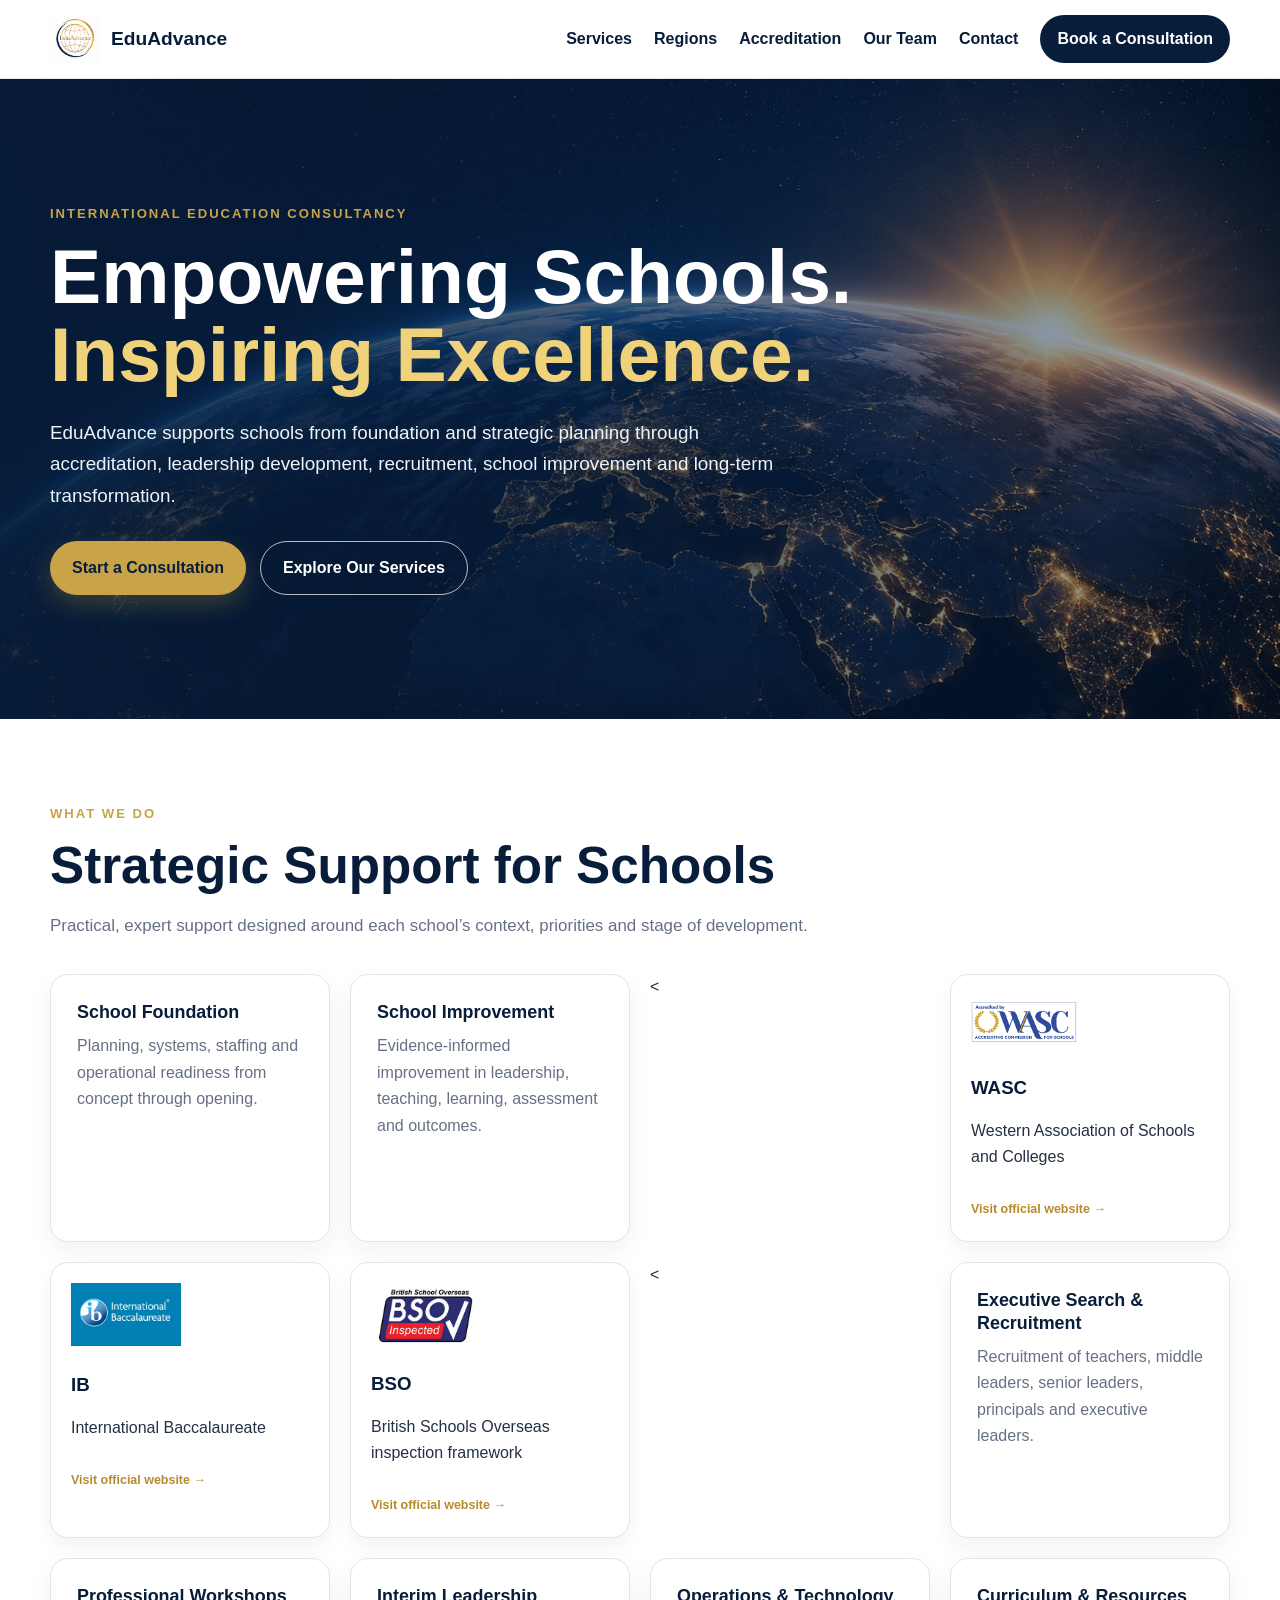
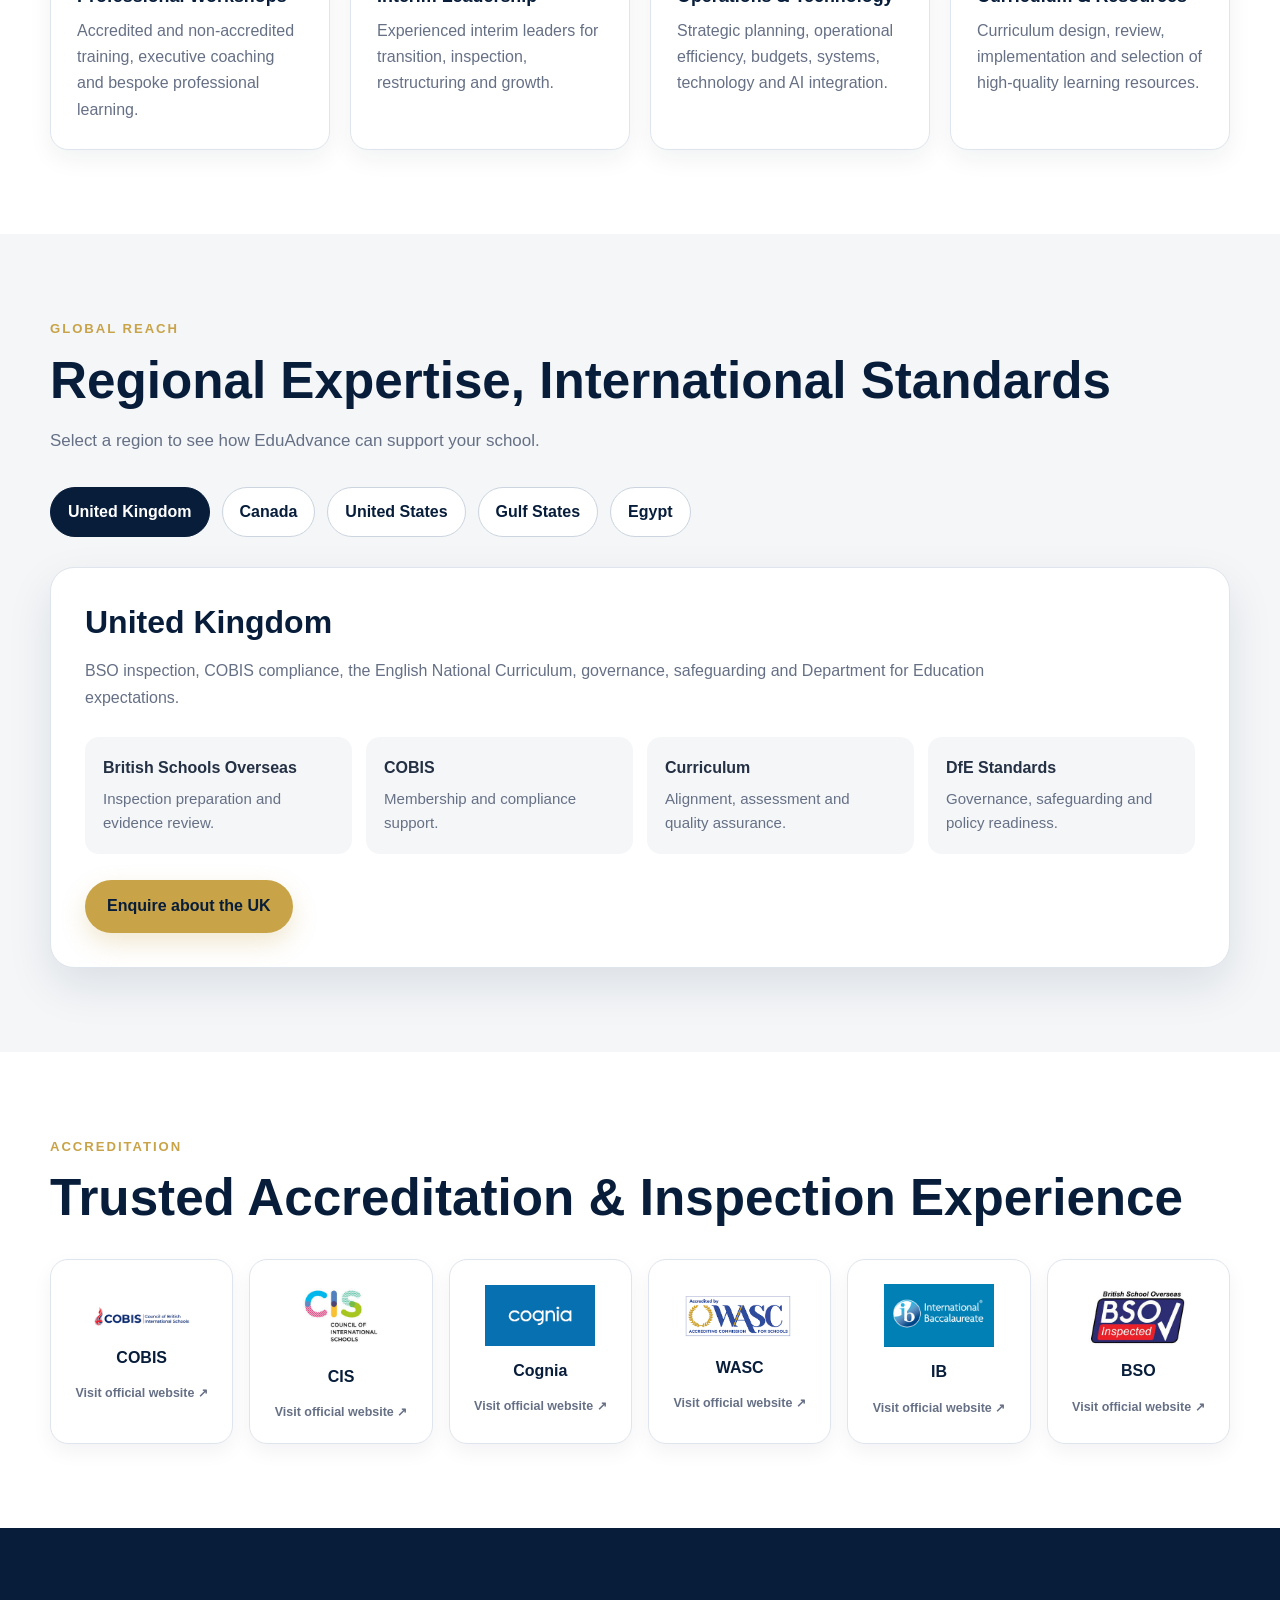
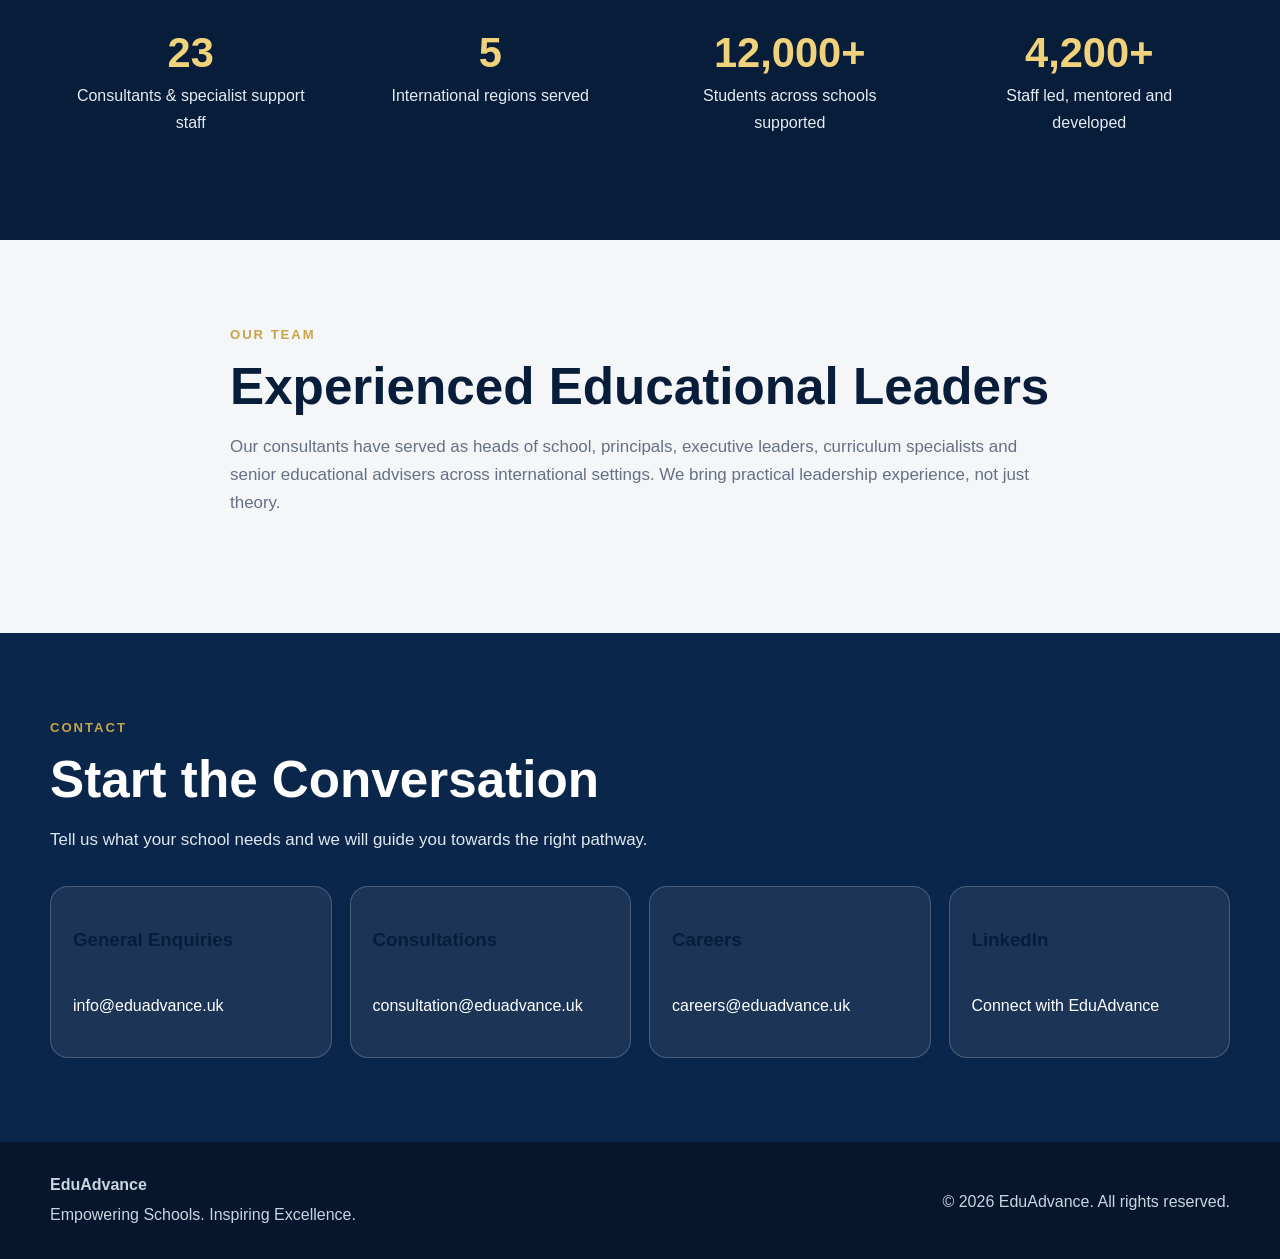
==== index.html @ 1c9a223a "Refactor contact section with email links" ====
<!doctype html>
<html lang="en">
<head>
  <meta charset="utf-8">
  <meta name="viewport" content="width=device-width, initial-scale=1">
  <meta name="description" content="EduAdvance is a UK-founded international education consultancy supporting school foundation, accreditation, leadership, recruitment and sustainable school improvement.">
  <title>EduAdvance | International Education Consultancy</title>
  <link rel="stylesheet" href="css/style.css">
</head>
<body>
<header class="site-header">
  <div class="navbar container">
    <a class="brand" href="index.html" aria-label="EduAdvance home">
      <img src="images/logo.png" alt="EduAdvance logo">
      <span>EduAdvance</span>
    </a>
    <button class="menu-toggle" type="button" aria-label="Open navigation" aria-expanded="false">☰</button>
    <nav class="nav-links" aria-label="Main navigation">
      <a href="#services">Services</a>
      <a href="#regions">Regions</a>
      <a href="#accreditation">Accreditation</a>
      <a href="#team">Our Team</a>
      <a href="#contact">Contact</a>
      <a class="nav-cta" href="consultation.html">Book a Consultation</a>
    </nav>
  </div>
</header>

<main>
  <section class="hero">
    <div class="hero-overlay"></div>
    <div class="container hero-content">
      <p class="eyebrow">International Education Consultancy</p>
      <h1>Empowering Schools.<br><span>Inspiring Excellence.</span></h1>
      <p class="hero-copy">EduAdvance supports schools from foundation and strategic planning through accreditation, leadership development, recruitment, school improvement and long-term transformation.</p>
      <div class="hero-actions">
        <a class="btn btn-primary" href="consultation.html">Start a Consultation</a>
        <a class="btn btn-secondary" href="#services">Explore Our Services</a>
      </div>
    </div>
  </section>

  <section id="services" class="section">
    <div class="container">
      <p class="eyebrow">What We Do</p>
      <h2>Strategic Support for Schools</h2>
      <p class="section-intro">Practical, expert support designed around each school’s context, priorities and stage of development.</p>
      <div class="cards-grid">
        <article class="service-card"><h3>School Foundation</h3><p>Planning, systems, staffing and operational readiness from concept through opening.</p></article>
        <article class="service-card"><h3>School Improvement</h3><p>Evidence-informed improvement in leadership, teaching, learning, assessment and outcomes.</p></article>
        <<a class="logo-card accreditation-link"
     href="https://acswasc.org/"
     target="_blank"
     rel="noopener noreferrer">
    <img src="images/wasc.png" alt="WASC">
    <h3>WASC</h3>
    <p>Western Association of Schools and Colleges</p>
    <span>Visit official website →</span>
  </a>

  <a class="logo-card accreditation-link"
     href="https://www.ibo.org/"
     target="_blank"
     rel="noopener noreferrer">
    <img src="images/ib.png" alt="International Baccalaureate">
    <h3>IB</h3>
    <p>International Baccalaureate</p>
    <span>Visit official website →</span>
  </a>

  <a class="logo-card accreditation-link"
     href="https://www.gov.uk/guidance/british-schools-overseas-how-to-get-accredited"
     target="_blank"
     rel="noopener noreferrer">
    <img src="images/bso.png" alt="British Schools Overseas">
    <h3>BSO</h3>
    <p>British Schools Overseas inspection framework</p>
    <span>Visit official website →</span>
  </a>

<
        <article class="service-card"><h3>Executive Search &amp; Recruitment</h3><p>Recruitment of teachers, middle leaders, senior leaders, principals and executive leaders.</p></article>
        <article class="service-card"><h3>Professional Workshops</h3><p>Accredited and non-accredited training, executive coaching and bespoke professional learning.</p></article>
        <article class="service-card"><h3>Interim Leadership</h3><p>Experienced interim leaders for transition, inspection, restructuring and growth.</p></article>
        <article class="service-card"><h3>Operations &amp; Technology</h3><p>Strategic planning, operational efficiency, budgets, systems, technology and AI integration.</p></article>
        <article class="service-card"><h3>Curriculum &amp; Resources</h3><p>Curriculum design, review, implementation and selection of high-quality learning resources.</p></article>
      </div>
    </div>
  </section>

  <section id="regions" class="section section-alt">
    <div class="container">
      <p class="eyebrow">Global Reach</p>
      <h2>Regional Expertise, International Standards</h2>
      <p class="section-intro">Select a region to see how EduAdvance can support your school.</p>
      <div class="region-buttons" role="tablist" aria-label="Regions">
        <a class="region-btn active" href="#uk" data-region="uk" role="tab" aria-selected="true">United Kingdom</a>
        <a class="region-btn" href="#canada" data-region="canada" role="tab" aria-selected="false">Canada</a>
        <a class="region-btn" href="#usa" data-region="usa" role="tab" aria-selected="false">United States</a>
        <a class="region-btn" href="#gulf" data-region="gulf" role="tab" aria-selected="false">Gulf States</a>
        <a class="region-btn" href="#egypt" data-region="egypt" role="tab" aria-selected="false">Egypt</a>
      </div>

      <article id="uk" class="region-content active" role="tabpanel">
        <h3>United Kingdom</h3>
        <p>BSO inspection, COBIS compliance, the English National Curriculum, governance, safeguarding and Department for Education expectations.</p>
        <div class="region-grid"><div><strong>British Schools Overseas</strong><span>Inspection preparation and evidence review.</span></div><div><strong>COBIS</strong><span>Membership and compliance support.</span></div><div><strong>Curriculum</strong><span>Alignment, assessment and quality assurance.</span></div><div><strong>DfE Standards</strong><span>Governance, safeguarding and policy readiness.</span></div></div>
        <a class="btn btn-primary" href="consultation.html?region=United%20Kingdom">Enquire about the UK</a>
      </article>

      <article id="canada" class="region-content" role="tabpanel" hidden>
        <h3>Canada</h3>
        <p>Support for Canadian provincial curricula, school leadership, quality assurance and international accreditation readiness.</p>
        <div class="region-grid"><div><strong>Provincial Curricula</strong><span>Support across all Canadian provinces.</span></div><div><strong>IB Programmes</strong><span>PYP, MYP and DP implementation.</span></div><div><strong>Leadership</strong><span>Governance and continuous improvement.</span></div><div><strong>Growth</strong><span>International recognition and sustainable systems.</span></div></div>
        <a class="btn btn-primary" href="consultation.html?region=Canada">Enquire about Canada</a>
      </article>

      <article id="usa" class="region-content" role="tabpanel" hidden>
        <h3>United States</h3>
        <p>American curriculum development, Cognia and WASC accreditation, leadership development and continuous school improvement.</p>
        <div class="region-grid"><div><strong>Cognia</strong><span>Readiness reviews through engagement review.</span></div><div><strong>WASC</strong><span>Self-study and accreditation preparation.</span></div><div><strong>American Curriculum</strong><span>Assessment and programme design.</span></div><div><strong>Quality Assurance</strong><span>Sustainable improvement systems.</span></div></div>
        <a class="btn btn-primary" href="consultation.html?region=United%20States">Enquire about the USA</a>
      </article>

      <article id="gulf" class="region-content" role="tabpanel" hidden>
        <h3>Gulf States</h3>
        <p>Support across the UAE, Qatar, Saudi Arabia, Bahrain, Kuwait and Oman, combining international standards with local requirements.</p>
        <div class="region-grid region-grid-six"><div><strong>United Arab Emirates</strong><span>KHDA, ADEK and SPEA readiness.</span></div><div><strong>Qatar</strong><span>Ministry compliance and school improvement.</span></div><div><strong>Saudi Arabia</strong><span>MoE requirements and Vision 2030 alignment.</span></div><div><strong>Bahrain</strong><span>Foundation, governance and inspection readiness.</span></div><div><strong>Kuwait</strong><span>Curriculum, training and accreditation.</span></div><div><strong>Oman</strong><span>Leadership, quality assurance and improvement.</span></div></div>
        <a class="btn btn-primary" href="consultation.html?region=Gulf%20States">Enquire about the Gulf</a>
      </article>

      <article id="egypt" class="region-content" role="tabpanel" hidden>
        <h3>Egypt</h3>
        <p>British, American and IB accreditation support, Ministry of Education compliance, governance, safeguarding and school improvement.</p>
        <div class="region-grid"><div><strong>British Accreditation</strong><span>BSO and COBIS preparation.</span></div><div><strong>American Accreditation</strong><span>Cognia and WASC pathways.</span></div><div><strong>International Baccalaureate</strong><span>Candidacy, authorisation and programme development.</span></div><div><strong>Ministry Compliance</strong><span>Licensing, governance and operational best practice.</span></div></div>
        <a class="btn btn-primary" href="consultation.html?region=Egypt">Enquire about Egypt</a>
      </article>
    </div>
  </section>

  <section id="accreditation" class="section">
    <div class="container">
      <p class="eyebrow">Accreditation</p>
      <h2>Trusted Accreditation &amp; Inspection Experience</h2>
      <div class="logo-grid">
        <a class="logo-card" href="https://www.cobis.org.uk/" target="_blank" rel="noopener"><img src="images/cobis.png" alt="COBIS logo"><strong>COBIS</strong><span>Visit official website ↗</span></a>
        <a class="logo-card" href="https://www.cois.org/" target="_blank" rel="noopener"><img src="images/cis.png" alt="CIS logo"><strong>CIS</strong><span>Visit official website ↗</span></a>
        <a class="logo-card" href="https://www.cognia.org/" target="_blank" rel="noopener"><img src="images/cognia.png" alt="Cognia logo"><strong>Cognia</strong><span>Visit official website ↗</span></a>
        <a class="logo-card" href="https://www.acswasc.org/" target="_blank" rel="noopener"><img src="images/wasc.png" alt="WASC logo"><strong>WASC</strong><span>Visit official website ↗</span></a>
        <a class="logo-card" href="https://www.ibo.org/" target="_blank" rel="noopener"><img src="images/ib.png" alt="IB logo"><strong>IB</strong><span>Visit official website ↗</span></a>
        <a class="logo-card" href="https://www.gov.uk/government/publications/british-schools-overseas-inspection-scheme" target="_blank" rel="noopener"><img src="images/bso.png" alt="BSO logo"><strong>BSO</strong><span>Visit official website ↗</span></a>
      </div>
    </div>
  </section>

  <section class="section stats-section">
    <div class="container stats-grid">
      <div><strong>23</strong><span>Consultants &amp; specialist support staff</span></div>
      <div><strong>5</strong><span>International regions served</span></div>
      <div><strong>12,000+</strong><span>Students across schools supported</span></div>
      <div><strong>4,200+</strong><span>Staff led, mentored and developed</span></div>
    </div>
  </section>

  <section id="team" class="section section-alt">
    <div class="container narrow">
      <p class="eyebrow">Our Team</p>
      <h2>Experienced Educational Leaders</h2>
      <p class="section-intro">Our consultants have served as heads of school, principals, executive leaders, curriculum specialists and senior educational advisers across international settings. We bring practical leadership experience, not just theory.</p>
    </div>
  </section>

  <section id="contact" class="section contact-section">
    <div class="container">
      <p class="eyebrow">Contact</p>
      <h2>Start the Conversation</h2>
      <p class="section-intro light-text">Tell us what your school needs and we will guide you towards the right pathway.</p>
      <div class="contact-grid">
        <a class="contact-card" href="mailto:info@eduadvance.uk?subject=General%20Enquiry">
    <h3>General Enquiries</h3>
    <p>info@eduadvance.uk</p>
</a>

<a class="contact-card" href="mailto:consultation@eduadvance.uk?subject=Consultation%20Request">
    <h3>Consultations</h3>
    <p>consultation@eduadvance.uk</p>
</a>

<a class="contact-card" href="mailto:careers@eduadvance.uk?subject=Careers%20Enquiry">
    <h3>Careers</h3>
    <p>careers@eduadvance.uk</p>
</a>

<a class="contact-card"
   href="https://www.linkedin.com/company/eduadvance-educational-consultancy/"
   target="_blank"
   rel="noopener">
    <h3>LinkedIn</h3>
    <p>Connect with EduAdvance</p>
</a>
    </div>
  </section>
</main>

<footer class="site-footer">
  <div class="container footer-inner">
    <div><strong>EduAdvance</strong><p>Empowering Schools. Inspiring Excellence.</p></div>
    <p>© 2026 EduAdvance. All rights reserved.</p>
  </div>
</footer>
<script src="js/script.js"></script>
</body>
</html>
---- css/style.css ----
:root{--navy:#071d3a;--blue:#123b6d;--gold:#c8a348;--light:#f4f6f8;--white:#fff;--text:#243043;--muted:#667085;--border:#dfe5ec;--shadow:0 18px 45px rgba(7,29,58,.10)}
*{box-sizing:border-box}html{scroll-behavior:smooth}body{margin:0;font-family:Arial,Helvetica,sans-serif;color:var(--text);background:#fff;line-height:1.65}a{text-decoration:none;color:inherit}button{font:inherit}.container{width:min(1180px,calc(100% - 40px));margin-inline:auto}.narrow{max-width:820px}.site-header{position:sticky;top:0;z-index:100;background:rgba(255,255,255,.97);border-bottom:1px solid var(--border);backdrop-filter:blur(10px)}.navbar{min-height:78px;display:flex;align-items:center;justify-content:space-between;gap:24px}.brand{display:flex;align-items:center;gap:11px;color:var(--navy);font-size:1.2rem;font-weight:800}.brand img{width:50px;height:50px;object-fit:contain}.nav-links{display:flex;align-items:center;gap:22px;font-weight:700;color:var(--navy)}.nav-links a:hover{color:var(--gold)}.nav-cta{background:var(--navy);color:#fff!important;padding:11px 17px;border-radius:999px}.menu-toggle{display:none;border:0;background:transparent;color:var(--navy);font-size:1.8rem;cursor:pointer}.hero{position:relative;min-height:640px;background:url('../images/hero.jpg') center/cover no-repeat;display:flex;align-items:center;color:#fff}.hero-overlay{position:absolute;inset:0;background:linear-gradient(90deg,rgba(7,29,58,.92),rgba(7,29,58,.63) 58%,rgba(7,29,58,.35))}.hero-content{position:relative;padding-block:92px;max-width:840px;margin-left:max(20px,calc((100vw - 1180px)/2))}.eyebrow{text-transform:uppercase;letter-spacing:.15em;color:var(--gold);font-weight:800;font-size:.82rem;margin:0 0 12px}.hero h1{font-size:clamp(2.8rem,6vw,5.4rem);line-height:1.02;margin:0 0 24px;max-width:820px}.hero h1 span{color:#f0d27b}.hero-copy{font-size:1.18rem;max-width:760px;color:#eef3f8;margin:0 0 30px}.hero-actions{display:flex;gap:14px;flex-wrap:wrap}.btn{display:inline-flex;align-items:center;justify-content:center;padding:13px 22px;border-radius:999px;font-weight:800;transition:.2s transform,.2s box-shadow}.btn:hover{transform:translateY(-2px)}.btn-primary{background:var(--gold);color:var(--navy);box-shadow:0 10px 25px rgba(200,163,72,.25)}.btn-secondary{border:1px solid rgba(255,255,255,.7);color:#fff}.section{padding:84px 0}.section-alt{background:var(--light)}h2{font-size:clamp(2.1rem,4vw,3.3rem);line-height:1.12;color:var(--navy);margin:0 0 18px}h3{color:var(--navy);line-height:1.25}.section-intro{max-width:800px;color:var(--muted);font-size:1.06rem;margin:0 0 32px}.cards-grid{display:grid;grid-template-columns:repeat(4,1fr);gap:20px;margin-top:34px}.service-card{background:#fff;border:1px solid var(--border);border-radius:18px;padding:26px;box-shadow:0 9px 24px rgba(7,29,58,.06);height:100%}.service-card h3{margin:0 0 10px;font-size:1.12rem}.service-card p{margin:0;color:var(--muted)}.region-buttons{display:flex;gap:12px;flex-wrap:wrap;margin:30px 0}.region-btn{display:inline-flex;align-items:center;justify-content:center;border:1px solid #cbd4df;background:#fff;color:var(--navy);border-radius:999px;padding:11px 17px;font-weight:800;cursor:pointer}.region-btn.active,.region-btn:hover{background:var(--navy);color:#fff;border-color:var(--navy)}.region-content{background:#fff;border-radius:24px;padding:34px;border:1px solid var(--border);box-shadow:var(--shadow)}.region-content[hidden]{display:none}.region-content>h3{font-size:2rem;margin:0 0 10px}.region-content>p{color:var(--muted);max-width:900px}.region-grid{display:grid;grid-template-columns:repeat(4,1fr);gap:14px;margin:26px 0}.region-grid>div{background:var(--light);border-radius:14px;padding:18px}.region-grid strong,.region-grid span{display:block}.region-grid span{color:var(--muted);font-size:.94rem;margin-top:5px}.region-grid-six{grid-template-columns:repeat(3,1fr)}.logo-grid{display:grid;grid-template-columns:repeat(6,1fr);gap:16px;margin-top:32px}.logo-card{display:flex;min-height:170px;flex-direction:column;align-items:center;justify-content:center;gap:12px;border:1px solid var(--border);border-radius:18px;background:#fff;padding:20px;box-shadow:0 8px 20px rgba(7,29,58,.05);color:var(--navy)}.logo-card img{max-width:110px;max-height:72px;object-fit:contain}.logo-card span{font-size:.78rem;color:var(--muted);font-weight:700}.logo-card:hover{transform:translateY(-3px);border-color:var(--gold);box-shadow:0 14px 28px rgba(7,29,58,.12)}.region-content{scroll-margin-top:105px}.stats-section{background:var(--navy);color:#fff}.stats-grid{display:grid;grid-template-columns:repeat(4,1fr);gap:18px}.stats-grid>div{text-align:center;padding:20px}.stats-grid strong{display:block;color:#f0d27b;font-size:2.6rem;line-height:1}.stats-grid span{display:block;margin-top:10px;color:#e5ebf2}.contact-section{background:#0b264b;color:#fff}.contact-section h2{color:#fff}.light-text{color:#dfe7ef}.contact-grid{display:grid;grid-template-columns:repeat(4,1fr);gap:18px}.contact-card{display:flex;flex-direction:column;gap:7px;border:1px solid rgba(255,255,255,.2);background:rgba(255,255,255,.07);border-radius:18px;padding:22px;transition:.2s}.contact-card:hover{background:rgba(255,255,255,.13);transform:translateY(-2px)}.contact-card strong{color:#f0d27b}.contact-card span{overflow-wrap:anywhere}.site-footer{background:#05162d;color:#cbd5e1;padding:30px 0}.footer-inner{display:flex;align-items:center;justify-content:space-between;gap:24px;flex-wrap:wrap}.footer-inner p{margin:4px 0 0}
@media(max-width:1000px){.cards-grid{grid-template-columns:repeat(2,1fr)}.logo-grid{grid-template-columns:repeat(3,1fr)}.region-grid{grid-template-columns:repeat(2,1fr)}.contact-grid{grid-template-columns:repeat(2,1fr)}}
@media(max-width:800px){.menu-toggle{display:block}.nav-links{display:none;position:absolute;top:78px;left:0;right:0;background:#fff;border-bottom:1px solid var(--border);padding:22px;flex-direction:column;align-items:stretch;gap:14px}.nav-links.open{display:flex}.nav-cta{text-align:center}.hero{min-height:570px}.hero-content{margin-left:0}.hero-overlay{background:rgba(7,29,58,.82)}.section{padding:64px 0}.stats-grid{grid-template-columns:repeat(2,1fr)}}
@media(max-width:560px){.container{width:min(100% - 28px,1180px)}.cards-grid,.region-grid,.region-grid-six,.logo-grid,.contact-grid{grid-template-columns:1fr}.hero h1{font-size:2.65rem}.region-content{padding:24px}.stats-grid{grid-template-columns:1fr}.footer-inner{align-items:flex-start;flex-direction:column}}
.accreditation-link {
  display: block;
  color: inherit;
  text-decoration: none;
  cursor: pointer;
  transition: transform 0.2s ease, box-shadow 0.2s ease;
}

.accreditation-link:hover {
  transform: translateY(-5px);
  box-shadow: 0 14px 30px rgba(7, 29, 58, 0.16);
}

.accreditation-link span {
  display: inline-block;
  margin-top: 12px;
  color: #b68a2e;
  font-weight: 700;
}
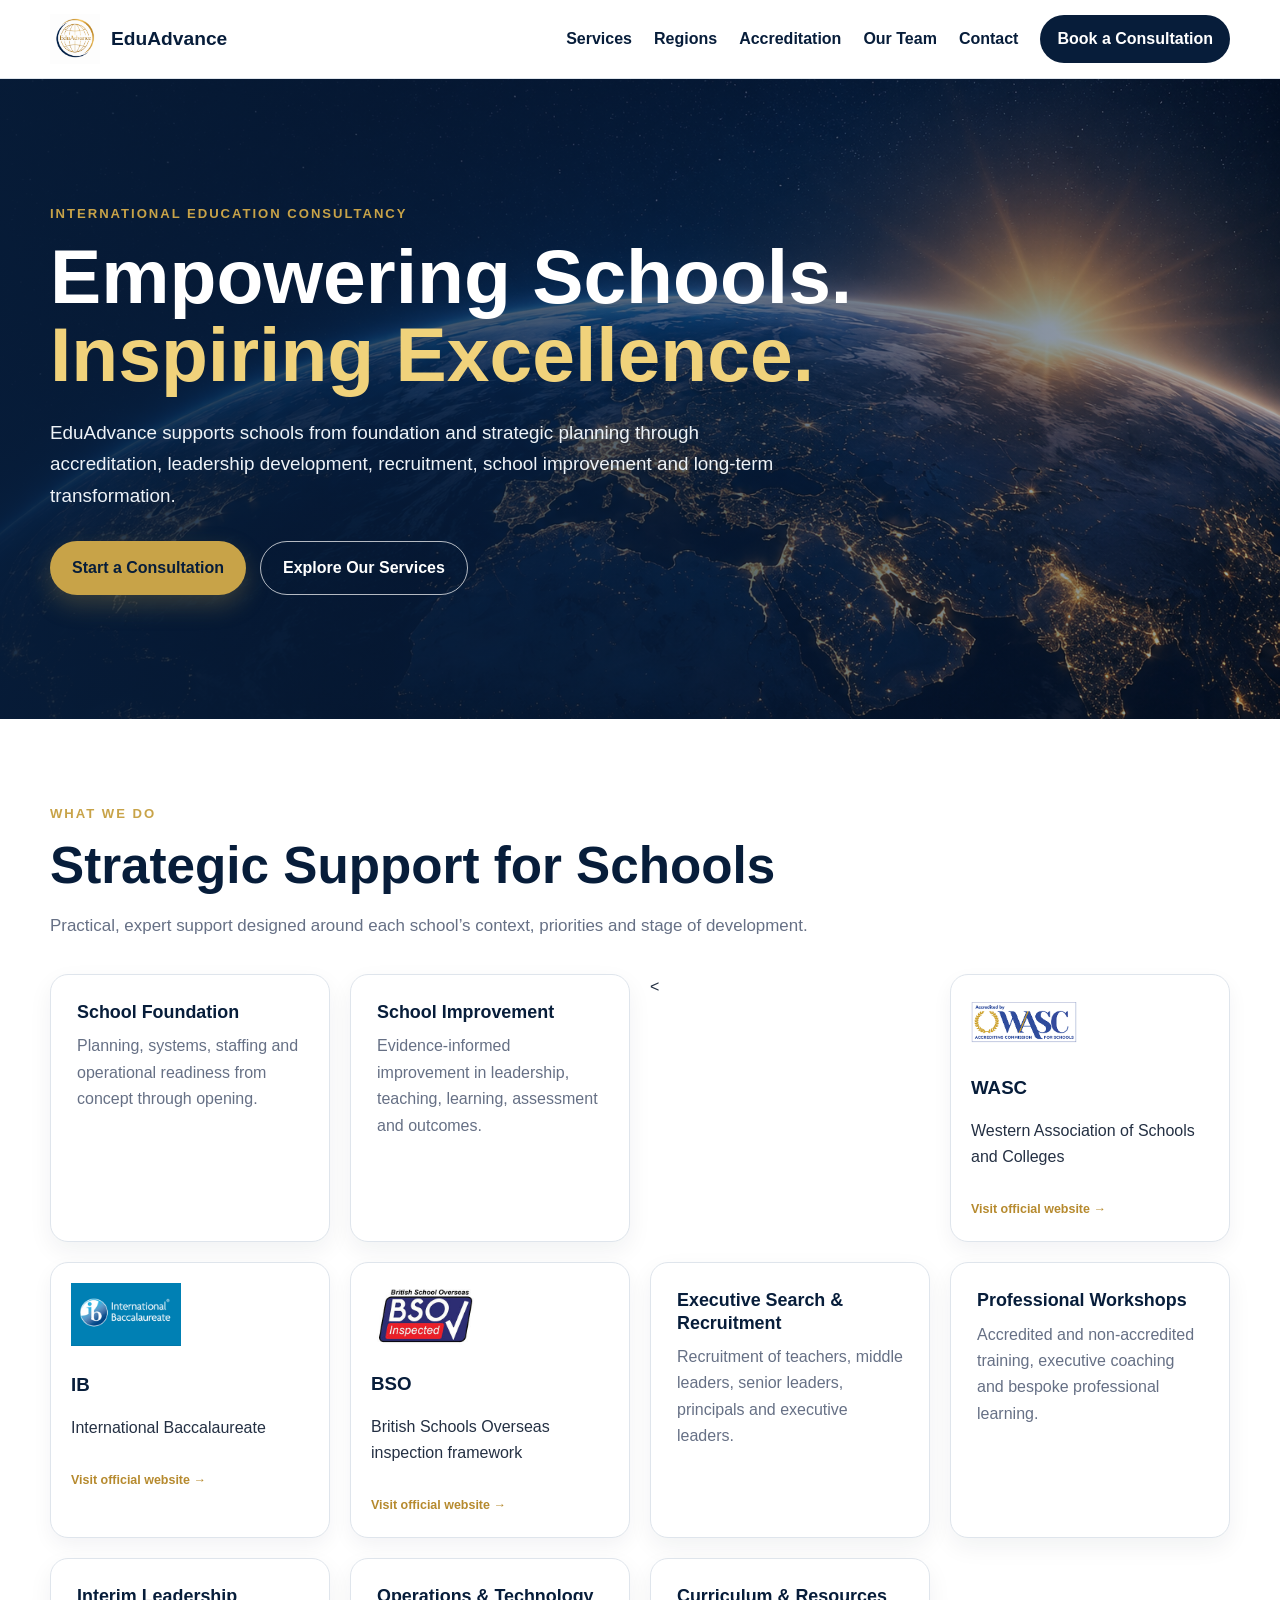
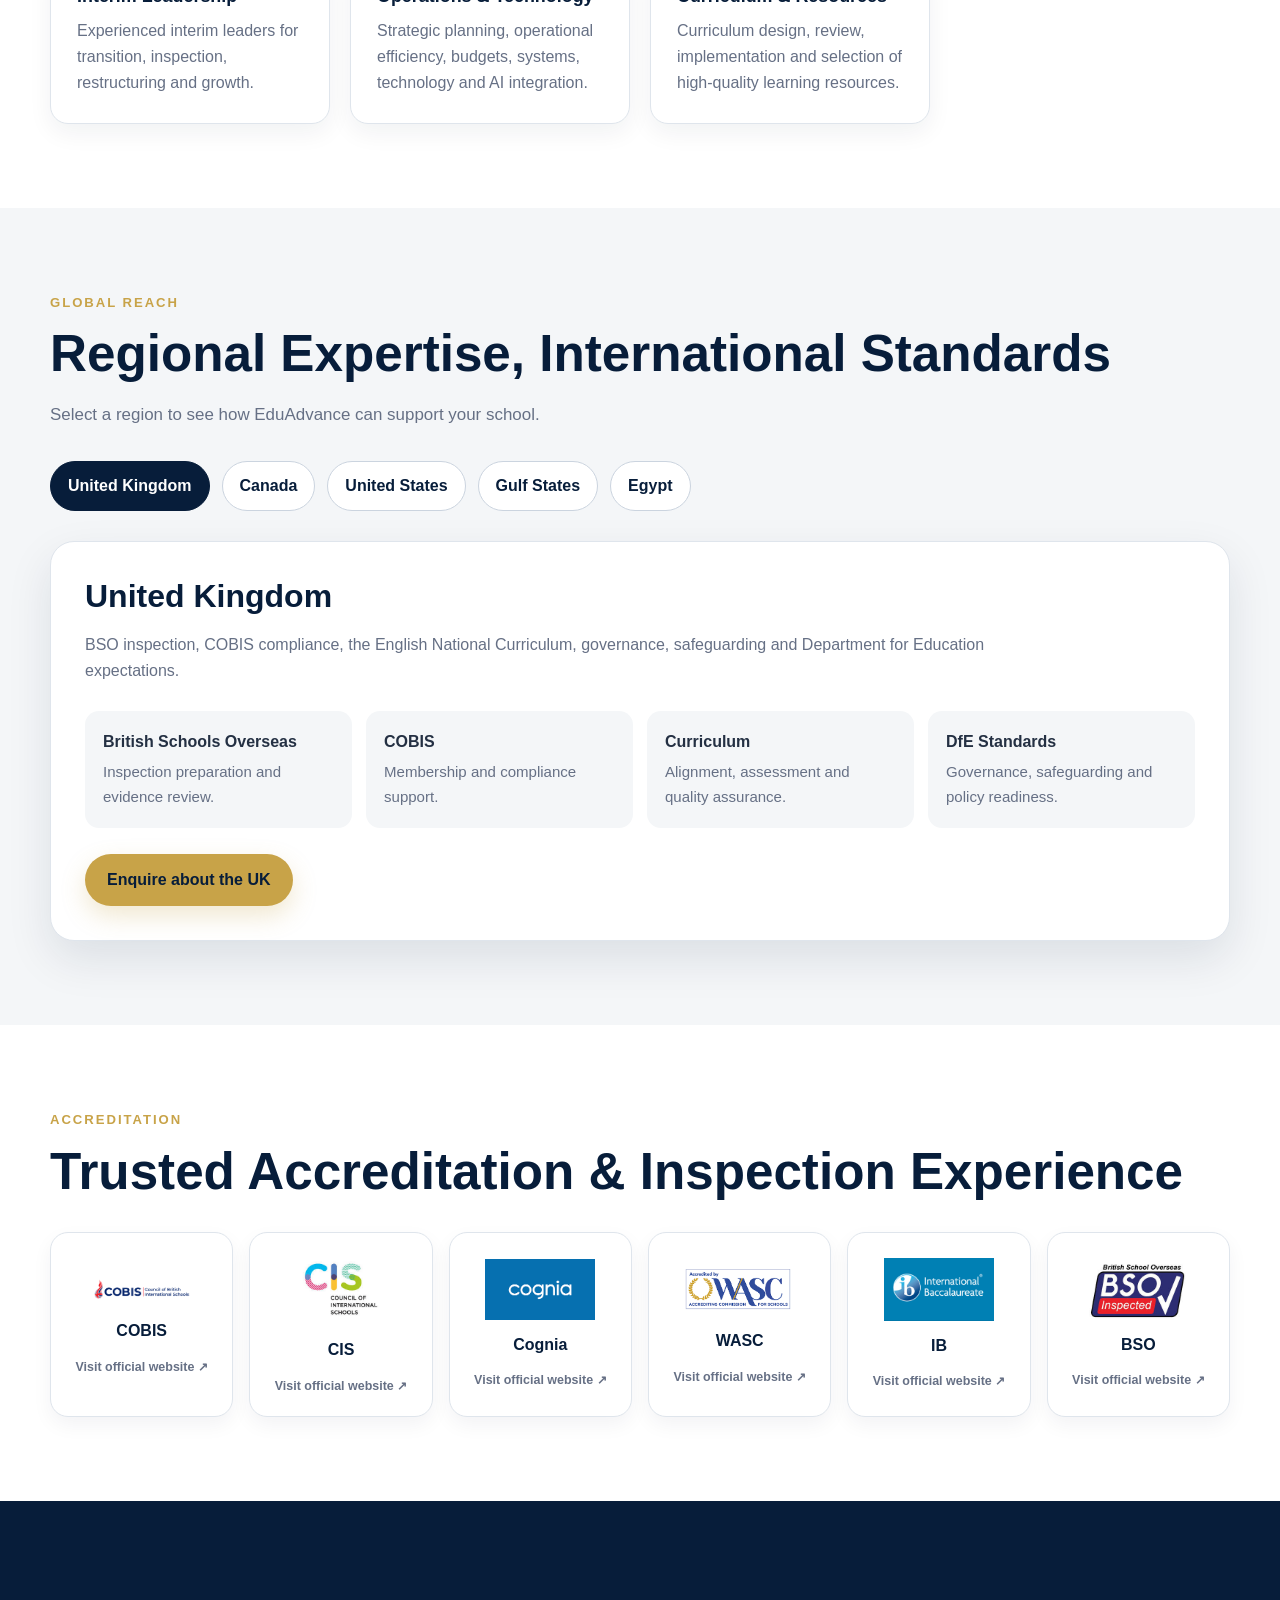
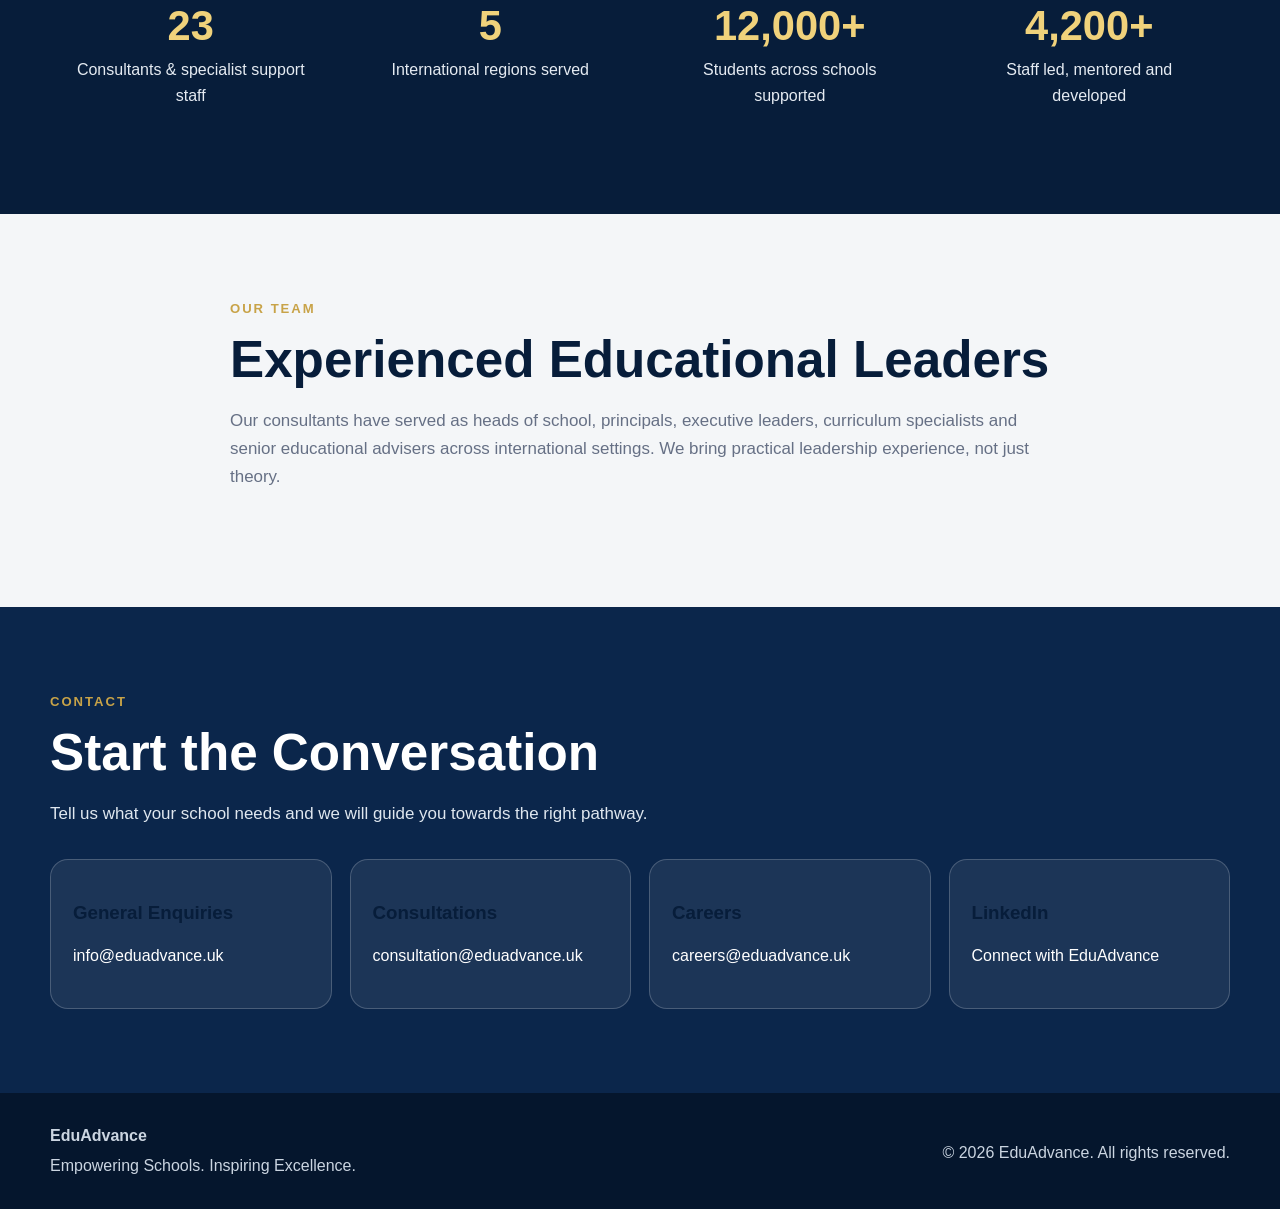
==== commit 9a751b31: "Remove extra line in index.htmlRemove stray character breaking layout" ====
--- a/index.html
+++ b/index.html
@@ -77,8 +77,6 @@
     <p>British Schools Overseas inspection framework</p>
     <span>Visit official website →</span>
   </a>
-
-<
         <article class="service-card"><h3>Executive Search &amp; Recruitment</h3><p>Recruitment of teachers, middle leaders, senior leaders, principals and executive leaders.</p></article>
         <article class="service-card"><h3>Professional Workshops</h3><p>Accredited and non-accredited training, executive coaching and bespoke professional learning.</p></article>
         <article class="service-card"><h3>Interim Leadership</h3><p>Experienced interim leaders for transition, inspection, restructuring and growth.</p></article>
--- a/css/style.css
+++ b/css/style.css
@@ -22,3 +22,13 @@
   color: #b68a2e;
   font-weight: 700;
 }
+.contact-card{
+    display:block;
+    text-decoration:none;
+    color:inherit;
+    cursor:pointer;
+}
+
+.contact-card:hover{
+    transform:translateY(-4px);
+}
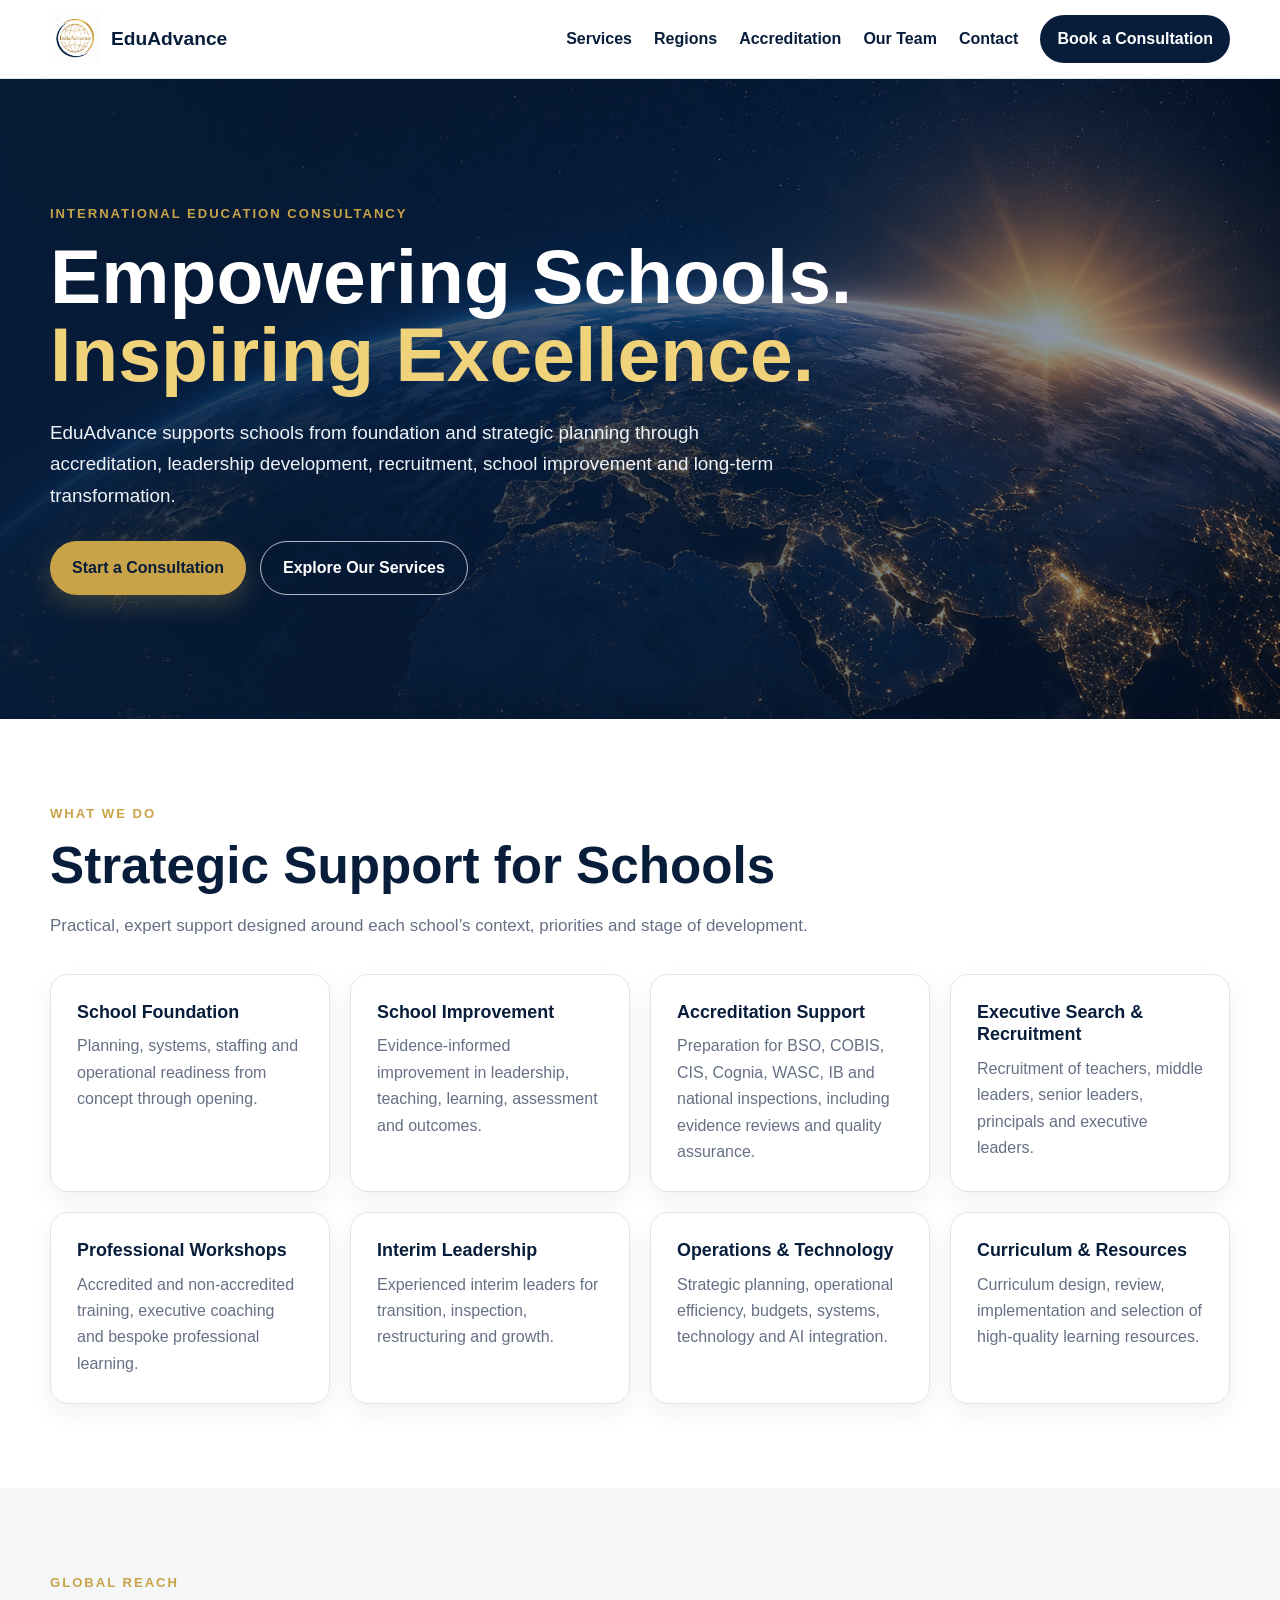
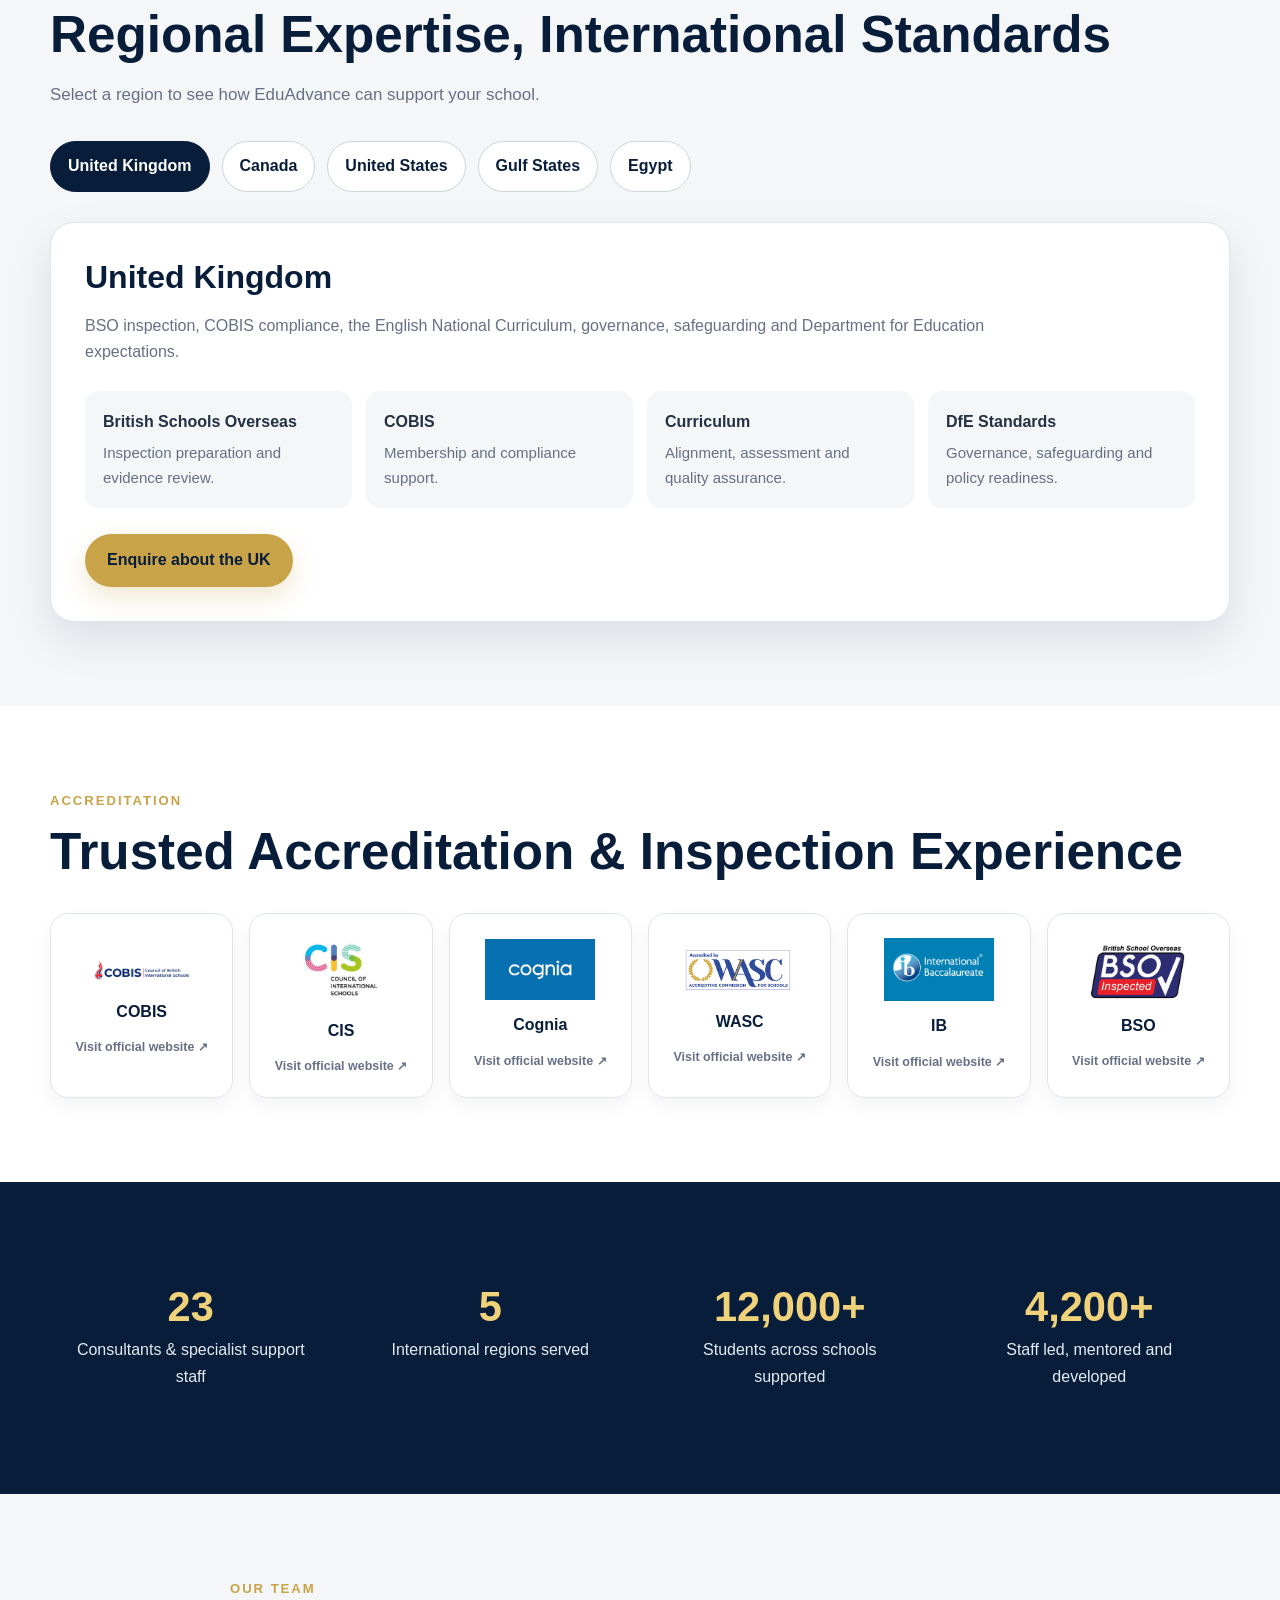
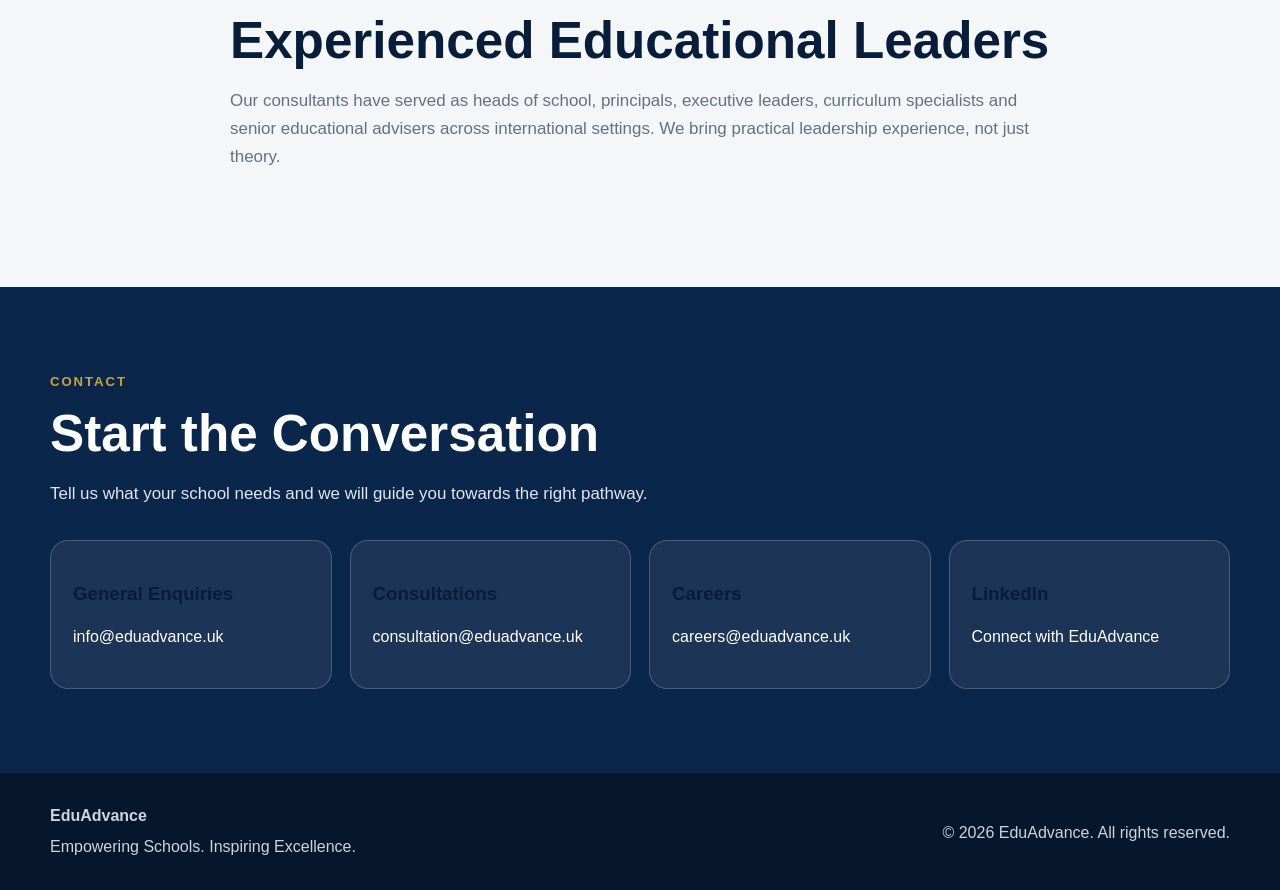
==== commit b9514391: "Repair complete services section" ====
--- a/index.html
+++ b/index.html
@@ -45,44 +45,47 @@
       <p class="eyebrow">What We Do</p>
       <h2>Strategic Support for Schools</h2>
       <p class="section-intro">Practical, expert support designed around each school’s context, priorities and stage of development.</p>
-      <div class="cards-grid">
-        <article class="service-card"><h3>School Foundation</h3><p>Planning, systems, staffing and operational readiness from concept through opening.</p></article>
-        <article class="service-card"><h3>School Improvement</h3><p>Evidence-informed improvement in leadership, teaching, learning, assessment and outcomes.</p></article>
-        <<a class="logo-card accreditation-link"
-     href="https://acswasc.org/"
-     target="_blank"
-     rel="noopener noreferrer">
-    <img src="images/wasc.png" alt="WASC">
-    <h3>WASC</h3>
-    <p>Western Association of Schools and Colleges</p>
-    <span>Visit official website →</span>
-  </a>
-
-  <a class="logo-card accreditation-link"
-     href="https://www.ibo.org/"
-     target="_blank"
-     rel="noopener noreferrer">
-    <img src="images/ib.png" alt="International Baccalaureate">
-    <h3>IB</h3>
-    <p>International Baccalaureate</p>
-    <span>Visit official website →</span>
-  </a>
-
-  <a class="logo-card accreditation-link"
-     href="https://www.gov.uk/guidance/british-schools-overseas-how-to-get-accredited"
-     target="_blank"
-     rel="noopener noreferrer">
-    <img src="images/bso.png" alt="British Schools Overseas">
-    <h3>BSO</h3>
-    <p>British Schools Overseas inspection framework</p>
-    <span>Visit official website →</span>
-  </a>
-        <article class="service-card"><h3>Executive Search &amp; Recruitment</h3><p>Recruitment of teachers, middle leaders, senior leaders, principals and executive leaders.</p></article>
-        <article class="service-card"><h3>Professional Workshops</h3><p>Accredited and non-accredited training, executive coaching and bespoke professional learning.</p></article>
-        <article class="service-card"><h3>Interim Leadership</h3><p>Experienced interim leaders for transition, inspection, restructuring and growth.</p></article>
-        <article class="service-card"><h3>Operations &amp; Technology</h3><p>Strategic planning, operational efficiency, budgets, systems, technology and AI integration.</p></article>
-        <article class="service-card"><h3>Curriculum &amp; Resources</h3><p>Curriculum design, review, implementation and selection of high-quality learning resources.</p></article>
-      </div>
+<div class="cards-grid">
+  <article class="service-card">
+    <h3>School Foundation</h3>
+    <p>Planning, systems, staffing and operational readiness from concept through opening.</p>
+  </article>
+
+  <article class="service-card">
+    <h3>School Improvement</h3>
+    <p>Evidence-informed improvement in leadership, teaching, learning, assessment and outcomes.</p>
+  </article>
+
+  <article class="service-card">
+    <h3>Accreditation Support</h3>
+    <p>Preparation for BSO, COBIS, CIS, Cognia, WASC, IB and national inspections, including evidence reviews and quality assurance.</p>
+  </article>
+
+  <article class="service-card">
+    <h3>Executive Search &amp; Recruitment</h3>
+    <p>Recruitment of teachers, middle leaders, senior leaders, principals and executive leaders.</p>
+  </article>
+
+  <article class="service-card">
+    <h3>Professional Workshops</h3>
+    <p>Accredited and non-accredited training, executive coaching and bespoke professional learning.</p>
+  </article>
+
+  <article class="service-card">
+    <h3>Interim Leadership</h3>
+    <p>Experienced interim leaders for transition, inspection, restructuring and growth.</p>
+  </article>
+
+  <article class="service-card">
+    <h3>Operations &amp; Technology</h3>
+    <p>Strategic planning, operational efficiency, budgets, systems, technology and AI integration.</p>
+  </article>
+
+  <article class="service-card">
+    <h3>Curriculum &amp; Resources</h3>
+    <p>Curriculum design, review, implementation and selection of high-quality learning resources.</p>
+  </article>
+</div>
     </div>
   </section>
 
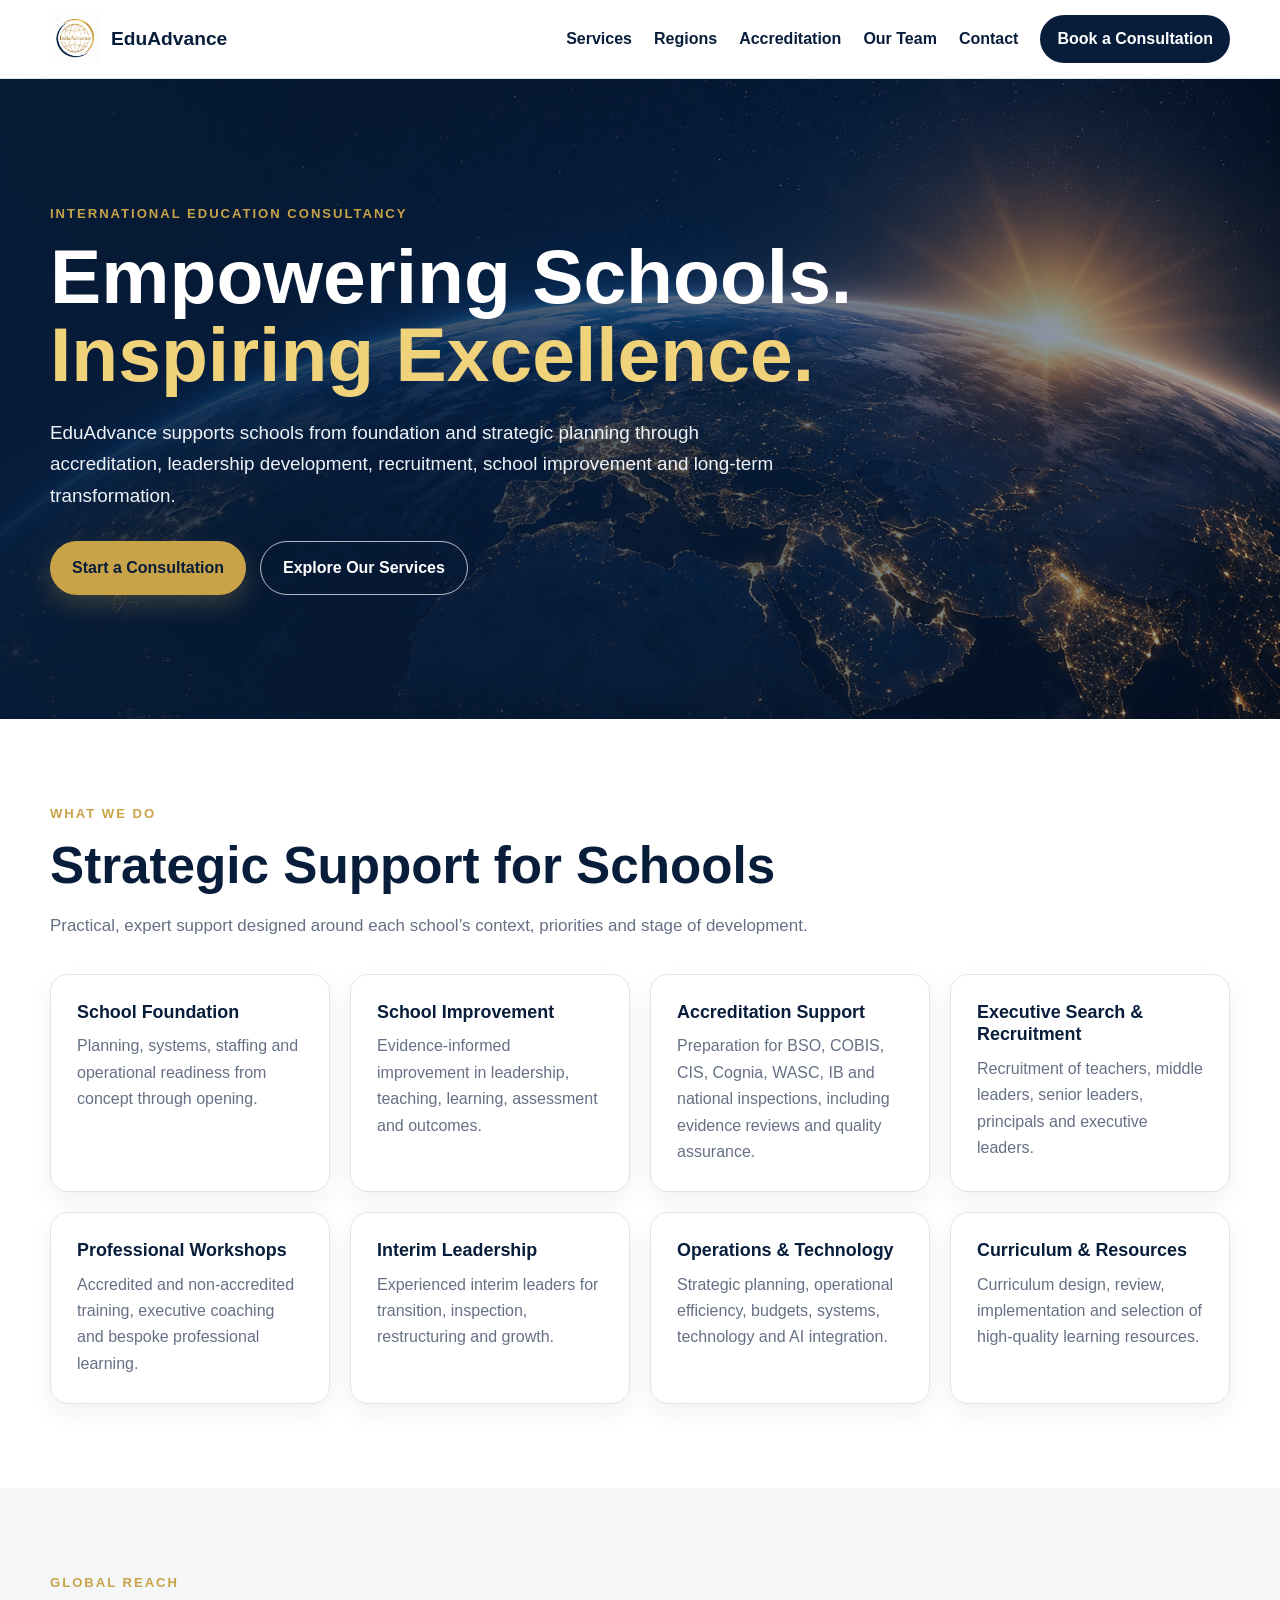
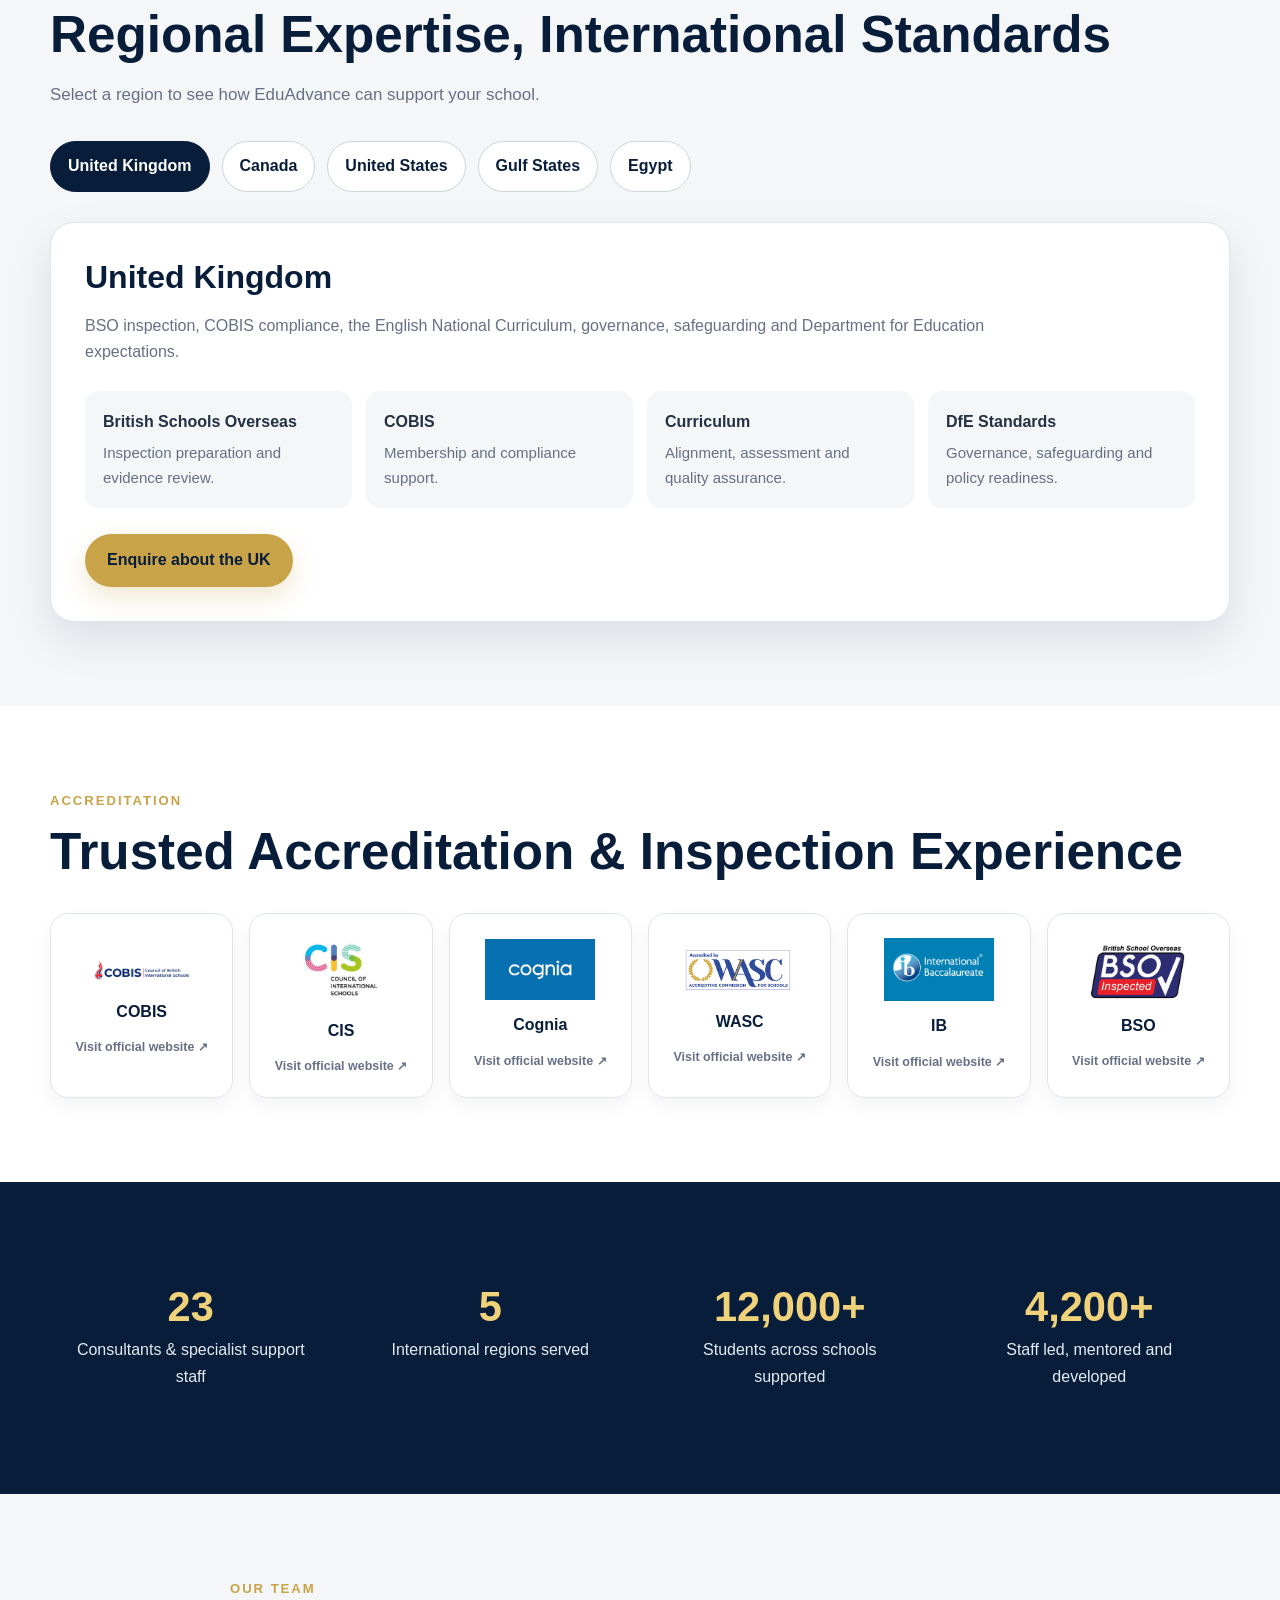
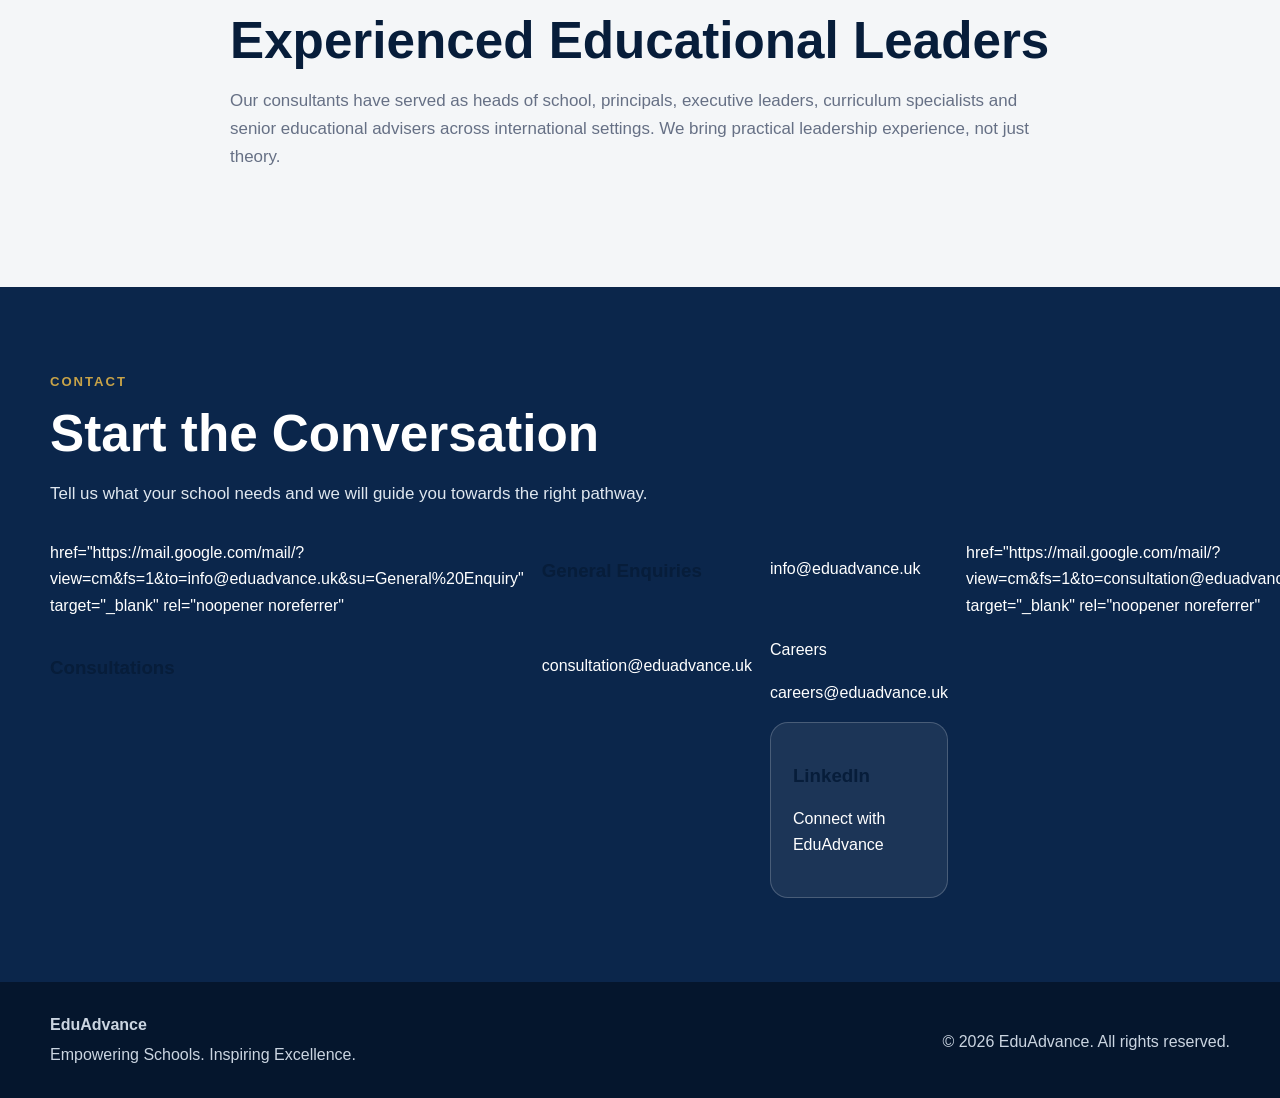
==== commit 288819fa: "Update contact links to use Gmail formatFix contact email links" ====
--- a/index.html
+++ b/index.html
@@ -177,17 +177,23 @@
       <h2>Start the Conversation</h2>
       <p class="section-intro light-text">Tell us what your school needs and we will guide you towards the right pathway.</p>
       <div class="contact-grid">
-        <a class="contact-card" href="mailto:info@eduadvance.uk?subject=General%20Enquiry">
+       href="https://mail.google.com/mail/?view=cm&fs=1&to=info@eduadvance.uk&su=General%20Enquiry"
+target="_blank"
+rel="noopener noreferrer"
     <h3>General Enquiries</h3>
     <p>info@eduadvance.uk</p>
 </a>
 
-<a class="contact-card" href="mailto:consultation@eduadvance.uk?subject=Consultation%20Request">
+href="https://mail.google.com/mail/?view=cm&fs=1&to=consultation@eduadvance.uk&su=Consultation%20Request"
+target="_blank"
+rel="noopener noreferrer"
     <h3>Consultations</h3>
     <p>consultation@eduadvance.uk</p>
 </a>
 
-<a class="contact-card" href="mailto:careers@eduadvance.uk?subject=Careers%20Enquiry">
+<href="https://mail.google.com/mail/?view=cm&fs=1&to=careers@eduadvance.uk&su=Careers%20Enquiry"
+target="_blank"
+rel="noopener noreferrer"
     <h3>Careers</h3>
     <p>careers@eduadvance.uk</p>
 </a>
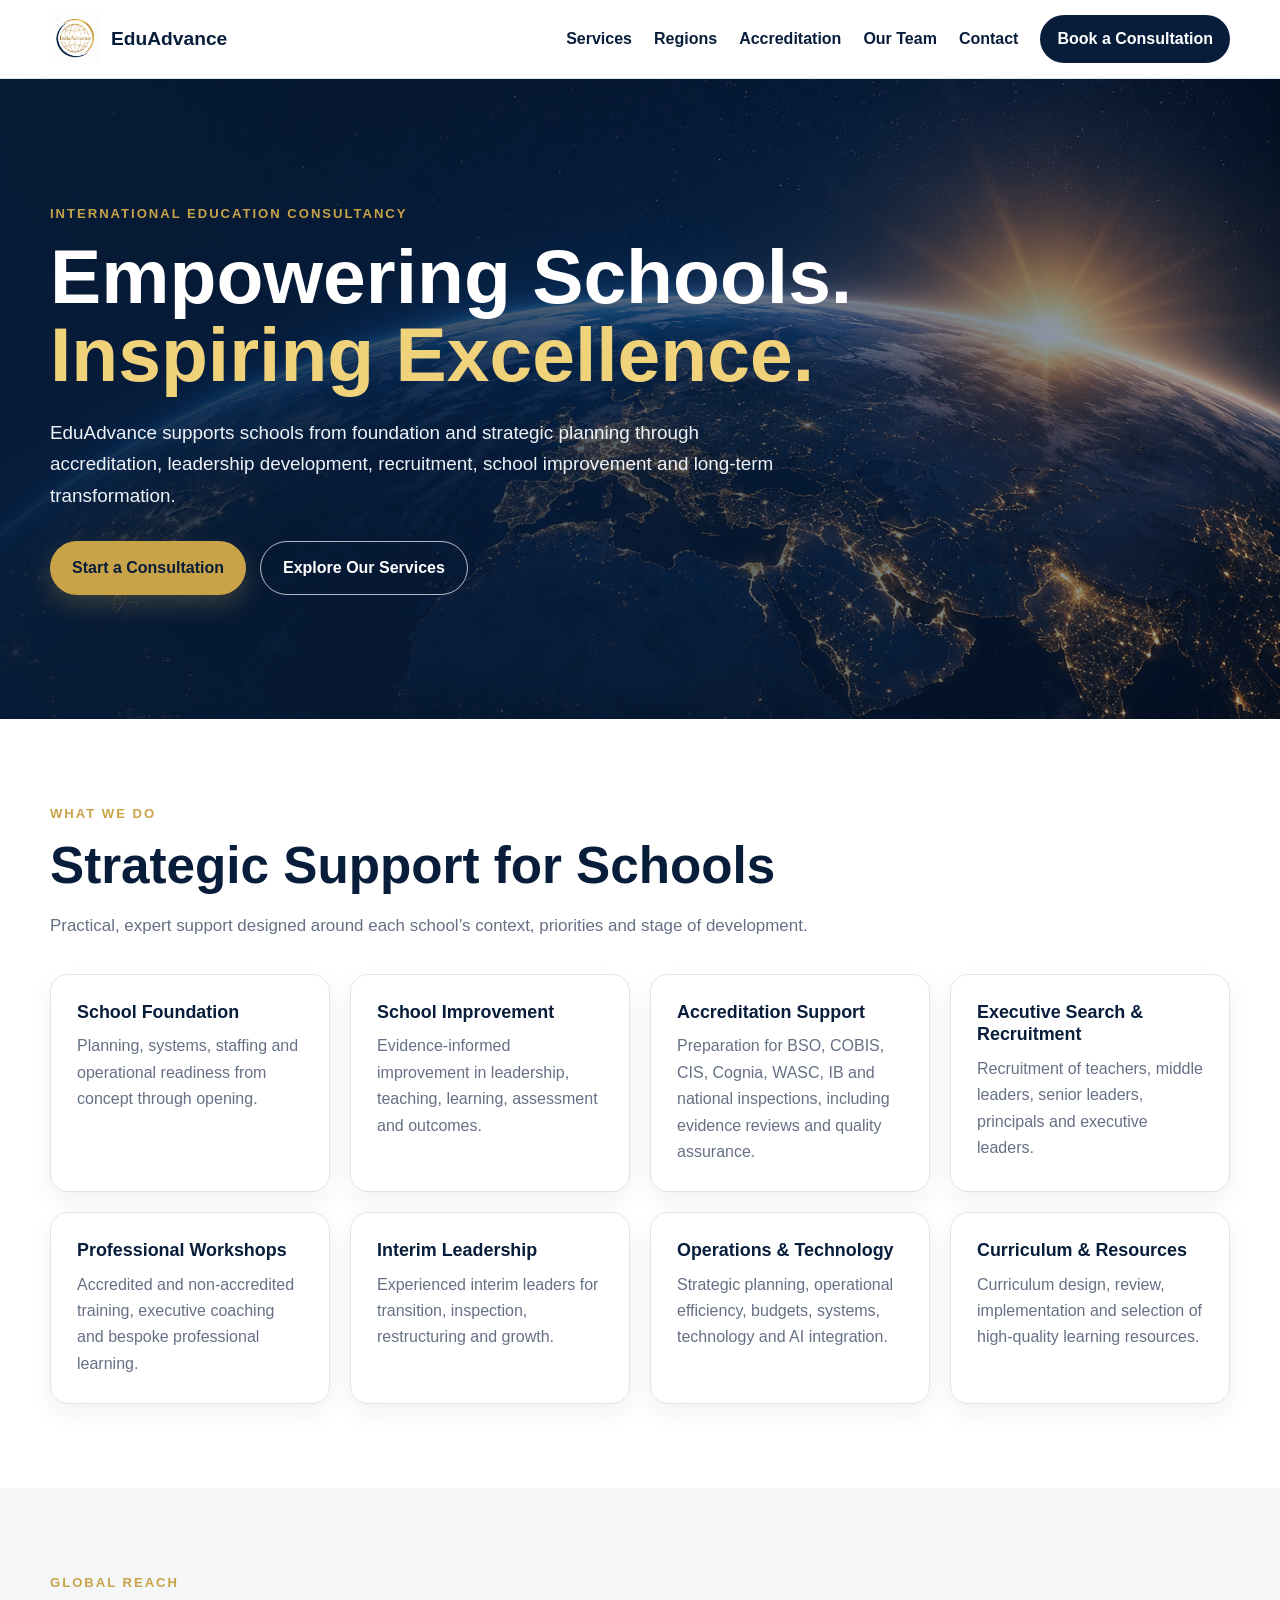
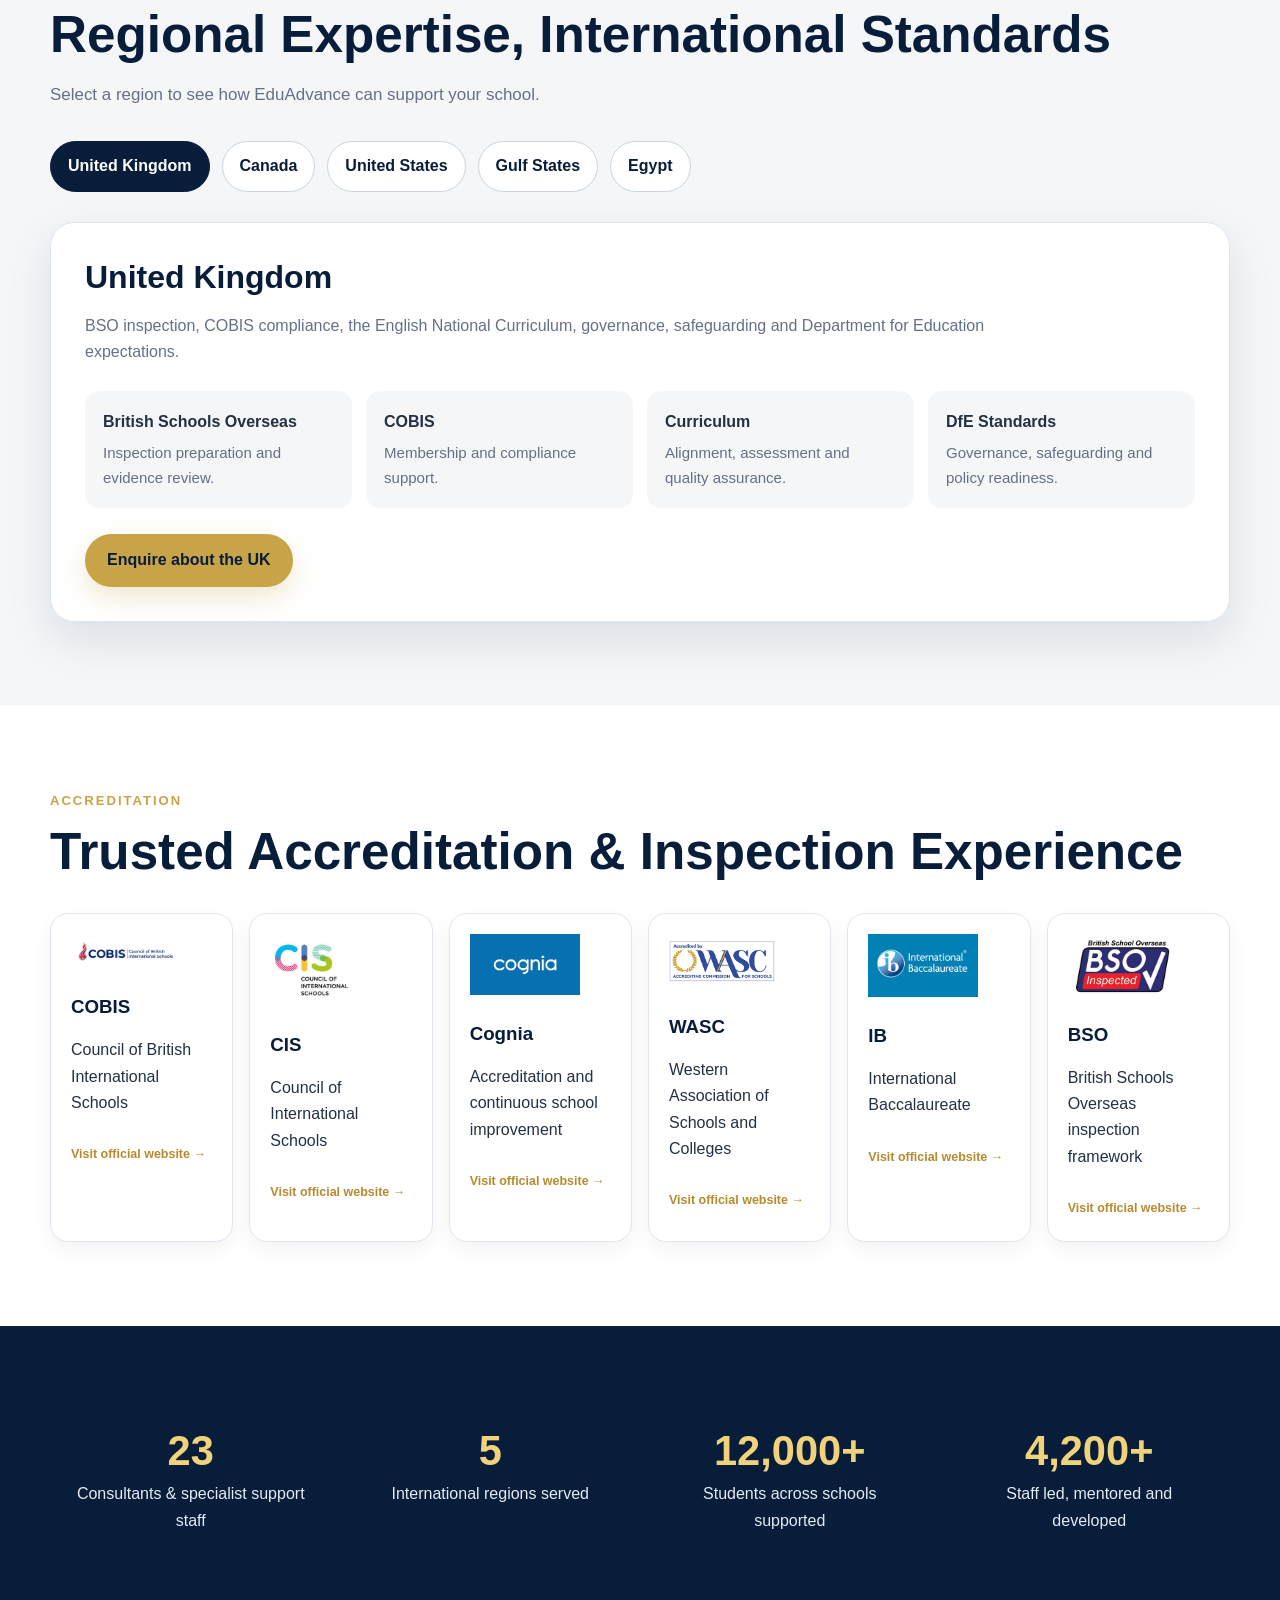
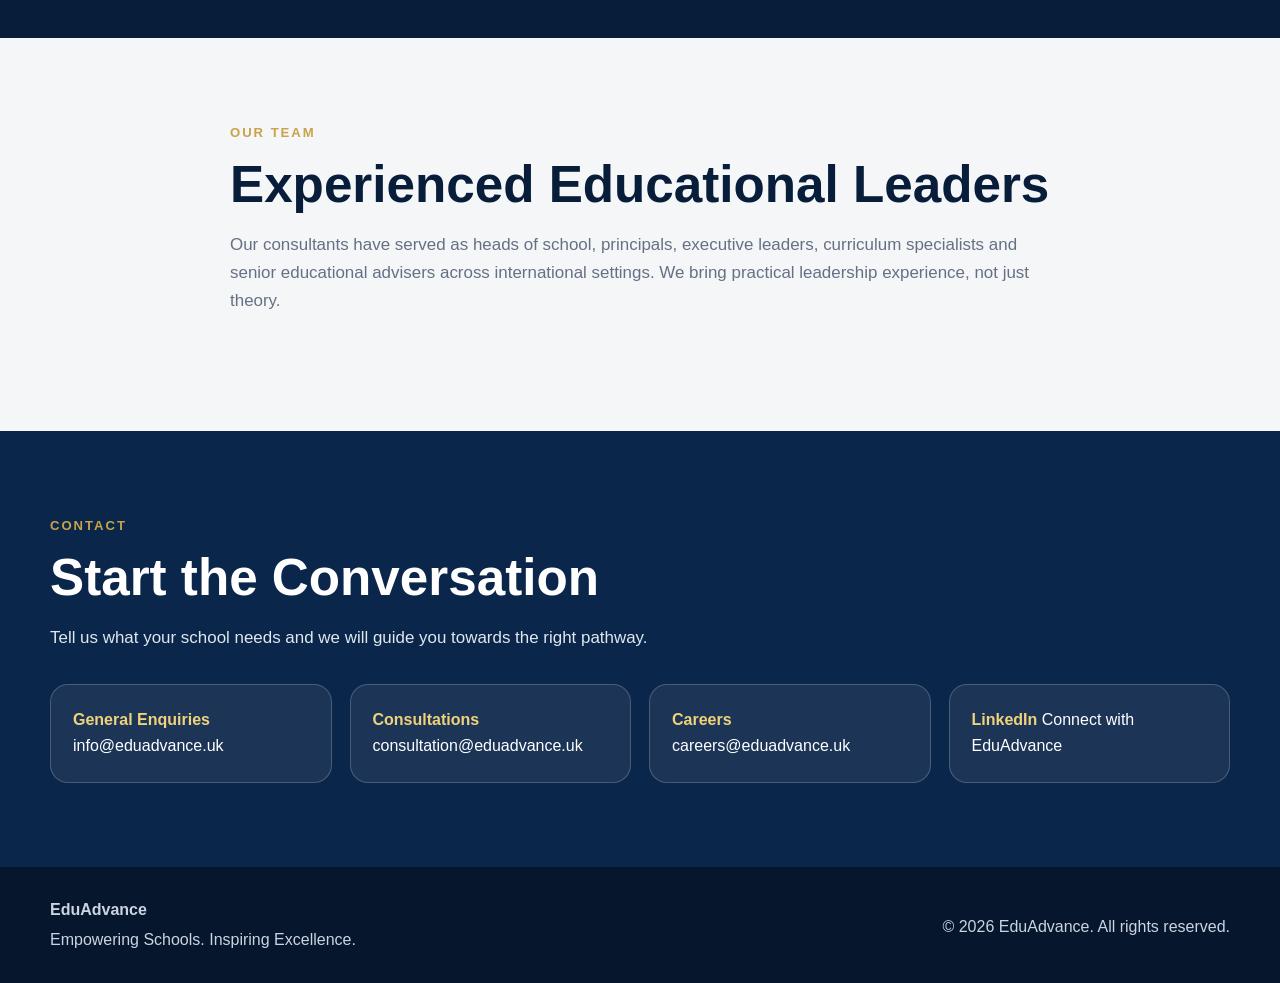
==== commit 9667f39a: "last hope" ====
--- a/index.html
+++ b/index.html
@@ -8,13 +8,16 @@
   <link rel="stylesheet" href="css/style.css">
 </head>
 <body>
+
 <header class="site-header">
   <div class="navbar container">
     <a class="brand" href="index.html" aria-label="EduAdvance home">
       <img src="images/logo.png" alt="EduAdvance logo">
       <span>EduAdvance</span>
     </a>
+
     <button class="menu-toggle" type="button" aria-label="Open navigation" aria-expanded="false">☰</button>
+
     <nav class="nav-links" aria-label="Main navigation">
       <a href="#services">Services</a>
       <a href="#regions">Regions</a>
@@ -27,12 +30,16 @@
 </header>
 
 <main>
+
   <section class="hero">
     <div class="hero-overlay"></div>
     <div class="container hero-content">
       <p class="eyebrow">International Education Consultancy</p>
       <h1>Empowering Schools.<br><span>Inspiring Excellence.</span></h1>
-      <p class="hero-copy">EduAdvance supports schools from foundation and strategic planning through accreditation, leadership development, recruitment, school improvement and long-term transformation.</p>
+      <p class="hero-copy">
+        EduAdvance supports schools from foundation and strategic planning through accreditation,
+        leadership development, recruitment, school improvement and long-term transformation.
+      </p>
       <div class="hero-actions">
         <a class="btn btn-primary" href="consultation.html">Start a Consultation</a>
         <a class="btn btn-secondary" href="#services">Explore Our Services</a>
@@ -44,48 +51,51 @@
     <div class="container">
       <p class="eyebrow">What We Do</p>
       <h2>Strategic Support for Schools</h2>
-      <p class="section-intro">Practical, expert support designed around each school’s context, priorities and stage of development.</p>
-<div class="cards-grid">
-  <article class="service-card">
-    <h3>School Foundation</h3>
-    <p>Planning, systems, staffing and operational readiness from concept through opening.</p>
-  </article>
-
-  <article class="service-card">
-    <h3>School Improvement</h3>
-    <p>Evidence-informed improvement in leadership, teaching, learning, assessment and outcomes.</p>
-  </article>
-
-  <article class="service-card">
-    <h3>Accreditation Support</h3>
-    <p>Preparation for BSO, COBIS, CIS, Cognia, WASC, IB and national inspections, including evidence reviews and quality assurance.</p>
-  </article>
-
-  <article class="service-card">
-    <h3>Executive Search &amp; Recruitment</h3>
-    <p>Recruitment of teachers, middle leaders, senior leaders, principals and executive leaders.</p>
-  </article>
-
-  <article class="service-card">
-    <h3>Professional Workshops</h3>
-    <p>Accredited and non-accredited training, executive coaching and bespoke professional learning.</p>
-  </article>
-
-  <article class="service-card">
-    <h3>Interim Leadership</h3>
-    <p>Experienced interim leaders for transition, inspection, restructuring and growth.</p>
-  </article>
-
-  <article class="service-card">
-    <h3>Operations &amp; Technology</h3>
-    <p>Strategic planning, operational efficiency, budgets, systems, technology and AI integration.</p>
-  </article>
-
-  <article class="service-card">
-    <h3>Curriculum &amp; Resources</h3>
-    <p>Curriculum design, review, implementation and selection of high-quality learning resources.</p>
-  </article>
-</div>
+      <p class="section-intro">
+        Practical, expert support designed around each school’s context, priorities and stage of development.
+      </p>
+
+      <div class="cards-grid">
+        <article class="service-card">
+          <h3>School Foundation</h3>
+          <p>Planning, systems, staffing and operational readiness from concept through opening.</p>
+        </article>
+
+        <article class="service-card">
+          <h3>School Improvement</h3>
+          <p>Evidence-informed improvement in leadership, teaching, learning, assessment and outcomes.</p>
+        </article>
+
+        <article class="service-card">
+          <h3>Accreditation Support</h3>
+          <p>Preparation for BSO, COBIS, CIS, Cognia, WASC, IB and national inspections, including evidence reviews and quality assurance.</p>
+        </article>
+
+        <article class="service-card">
+          <h3>Executive Search &amp; Recruitment</h3>
+          <p>Recruitment of teachers, middle leaders, senior leaders, principals and executive leaders.</p>
+        </article>
+
+        <article class="service-card">
+          <h3>Professional Workshops</h3>
+          <p>Accredited and non-accredited training, executive coaching and bespoke professional learning.</p>
+        </article>
+
+        <article class="service-card">
+          <h3>Interim Leadership</h3>
+          <p>Experienced interim leaders for transition, inspection, restructuring and growth.</p>
+        </article>
+
+        <article class="service-card">
+          <h3>Operations &amp; Technology</h3>
+          <p>Strategic planning, operational efficiency, budgets, systems, technology and AI integration.</p>
+        </article>
+
+        <article class="service-card">
+          <h3>Curriculum &amp; Resources</h3>
+          <p>Curriculum design, review, implementation and selection of high-quality learning resources.</p>
+        </article>
+      </div>
     </div>
   </section>
 
@@ -94,6 +104,7 @@
       <p class="eyebrow">Global Reach</p>
       <h2>Regional Expertise, International Standards</h2>
       <p class="section-intro">Select a region to see how EduAdvance can support your school.</p>
+
       <div class="region-buttons" role="tablist" aria-label="Regions">
         <a class="region-btn active" href="#uk" data-region="uk" role="tab" aria-selected="true">United Kingdom</a>
         <a class="region-btn" href="#canada" data-region="canada" role="tab" aria-selected="false">Canada</a>
@@ -105,35 +116,62 @@
       <article id="uk" class="region-content active" role="tabpanel">
         <h3>United Kingdom</h3>
         <p>BSO inspection, COBIS compliance, the English National Curriculum, governance, safeguarding and Department for Education expectations.</p>
-        <div class="region-grid"><div><strong>British Schools Overseas</strong><span>Inspection preparation and evidence review.</span></div><div><strong>COBIS</strong><span>Membership and compliance support.</span></div><div><strong>Curriculum</strong><span>Alignment, assessment and quality assurance.</span></div><div><strong>DfE Standards</strong><span>Governance, safeguarding and policy readiness.</span></div></div>
+        <div class="region-grid">
+          <div><strong>British Schools Overseas</strong><span>Inspection preparation and evidence review.</span></div>
+          <div><strong>COBIS</strong><span>Membership and compliance support.</span></div>
+          <div><strong>Curriculum</strong><span>Alignment, assessment and quality assurance.</span></div>
+          <div><strong>DfE Standards</strong><span>Governance, safeguarding and policy readiness.</span></div>
+        </div>
         <a class="btn btn-primary" href="consultation.html?region=United%20Kingdom">Enquire about the UK</a>
       </article>
 
       <article id="canada" class="region-content" role="tabpanel" hidden>
         <h3>Canada</h3>
         <p>Support for Canadian provincial curricula, school leadership, quality assurance and international accreditation readiness.</p>
-        <div class="region-grid"><div><strong>Provincial Curricula</strong><span>Support across all Canadian provinces.</span></div><div><strong>IB Programmes</strong><span>PYP, MYP and DP implementation.</span></div><div><strong>Leadership</strong><span>Governance and continuous improvement.</span></div><div><strong>Growth</strong><span>International recognition and sustainable systems.</span></div></div>
+        <div class="region-grid">
+          <div><strong>Provincial Curricula</strong><span>Support across all Canadian provinces.</span></div>
+          <div><strong>IB Programmes</strong><span>PYP, MYP and DP implementation.</span></div>
+          <div><strong>Leadership</strong><span>Governance and continuous improvement.</span></div>
+          <div><strong>Growth</strong><span>International recognition and sustainable systems.</span></div>
+        </div>
         <a class="btn btn-primary" href="consultation.html?region=Canada">Enquire about Canada</a>
       </article>
 
       <article id="usa" class="region-content" role="tabpanel" hidden>
         <h3>United States</h3>
         <p>American curriculum development, Cognia and WASC accreditation, leadership development and continuous school improvement.</p>
-        <div class="region-grid"><div><strong>Cognia</strong><span>Readiness reviews through engagement review.</span></div><div><strong>WASC</strong><span>Self-study and accreditation preparation.</span></div><div><strong>American Curriculum</strong><span>Assessment and programme design.</span></div><div><strong>Quality Assurance</strong><span>Sustainable improvement systems.</span></div></div>
+        <div class="region-grid">
+          <div><strong>Cognia</strong><span>Readiness reviews through engagement review.</span></div>
+          <div><strong>WASC</strong><span>Self-study and accreditation preparation.</span></div>
+          <div><strong>American Curriculum</strong><span>Assessment and programme design.</span></div>
+          <div><strong>Quality Assurance</strong><span>Sustainable improvement systems.</span></div>
+        </div>
         <a class="btn btn-primary" href="consultation.html?region=United%20States">Enquire about the USA</a>
       </article>
 
       <article id="gulf" class="region-content" role="tabpanel" hidden>
         <h3>Gulf States</h3>
         <p>Support across the UAE, Qatar, Saudi Arabia, Bahrain, Kuwait and Oman, combining international standards with local requirements.</p>
-        <div class="region-grid region-grid-six"><div><strong>United Arab Emirates</strong><span>KHDA, ADEK and SPEA readiness.</span></div><div><strong>Qatar</strong><span>Ministry compliance and school improvement.</span></div><div><strong>Saudi Arabia</strong><span>MoE requirements and Vision 2030 alignment.</span></div><div><strong>Bahrain</strong><span>Foundation, governance and inspection readiness.</span></div><div><strong>Kuwait</strong><span>Curriculum, training and accreditation.</span></div><div><strong>Oman</strong><span>Leadership, quality assurance and improvement.</span></div></div>
+        <div class="region-grid region-grid-six">
+          <div><strong>United Arab Emirates</strong><span>KHDA, ADEK and SPEA readiness.</span></div>
+          <div><strong>Qatar</strong><span>Ministry compliance and school improvement.</span></div>
+          <div><strong>Saudi Arabia</strong><span>MoE requirements and Vision 2030 alignment.</span></div>
+          <div><strong>Bahrain</strong><span>Foundation, governance and inspection readiness.</span></div>
+          <div><strong>Kuwait</strong><span>Curriculum, training and accreditation.</span></div>
+          <div><strong>Oman</strong><span>Leadership, quality assurance and improvement.</span></div>
+        </div>
         <a class="btn btn-primary" href="consultation.html?region=Gulf%20States">Enquire about the Gulf</a>
       </article>
 
       <article id="egypt" class="region-content" role="tabpanel" hidden>
         <h3>Egypt</h3>
         <p>British, American and IB accreditation support, Ministry of Education compliance, governance, safeguarding and school improvement.</p>
-        <div class="region-grid"><div><strong>British Accreditation</strong><span>BSO and COBIS preparation.</span></div><div><strong>American Accreditation</strong><span>Cognia and WASC pathways.</span></div><div><strong>International Baccalaureate</strong><span>Candidacy, authorisation and programme development.</span></div><div><strong>Ministry Compliance</strong><span>Licensing, governance and operational best practice.</span></div></div>
+        <div class="region-grid">
+          <div><strong>British Accreditation</strong><span>BSO and COBIS preparation.</span></div>
+          <div><strong>American Accreditation</strong><span>Cognia and WASC pathways.</span></div>
+          <div><strong>International Baccalaureate</strong><span>Candidacy, authorisation and programme development.</span></div>
+          <div><strong>Ministry Compliance</strong><span>Licensing, governance and operational best practice.</span></div>
+        </div>
         <a class="btn btn-primary" href="consultation.html?region=Egypt">Enquire about Egypt</a>
       </article>
     </div>
@@ -143,13 +181,49 @@
     <div class="container">
       <p class="eyebrow">Accreditation</p>
       <h2>Trusted Accreditation &amp; Inspection Experience</h2>
+
       <div class="logo-grid">
-        <a class="logo-card" href="https://www.cobis.org.uk/" target="_blank" rel="noopener"><img src="images/cobis.png" alt="COBIS logo"><strong>COBIS</strong><span>Visit official website ↗</span></a>
-        <a class="logo-card" href="https://www.cois.org/" target="_blank" rel="noopener"><img src="images/cis.png" alt="CIS logo"><strong>CIS</strong><span>Visit official website ↗</span></a>
-        <a class="logo-card" href="https://www.cognia.org/" target="_blank" rel="noopener"><img src="images/cognia.png" alt="Cognia logo"><strong>Cognia</strong><span>Visit official website ↗</span></a>
-        <a class="logo-card" href="https://www.acswasc.org/" target="_blank" rel="noopener"><img src="images/wasc.png" alt="WASC logo"><strong>WASC</strong><span>Visit official website ↗</span></a>
-        <a class="logo-card" href="https://www.ibo.org/" target="_blank" rel="noopener"><img src="images/ib.png" alt="IB logo"><strong>IB</strong><span>Visit official website ↗</span></a>
-        <a class="logo-card" href="https://www.gov.uk/government/publications/british-schools-overseas-inspection-scheme" target="_blank" rel="noopener"><img src="images/bso.png" alt="BSO logo"><strong>BSO</strong><span>Visit official website ↗</span></a>
+        <a class="logo-card accreditation-link" href="https://www.cobis.org.uk/" target="_blank" rel="noopener noreferrer">
+          <img src="images/cobis.png" alt="COBIS logo">
+          <h3>COBIS</h3>
+          <p>Council of British International Schools</p>
+          <span>Visit official website →</span>
+        </a>
+
+        <a class="logo-card accreditation-link" href="https://www.cois.org/" target="_blank" rel="noopener noreferrer">
+          <img src="images/cis.png" alt="CIS logo">
+          <h3>CIS</h3>
+          <p>Council of International Schools</p>
+          <span>Visit official website →</span>
+        </a>
+
+        <a class="logo-card accreditation-link" href="https://www.cognia.org/accreditation/" target="_blank" rel="noopener noreferrer">
+          <img src="images/cognia.png" alt="Cognia logo">
+          <h3>Cognia</h3>
+          <p>Accreditation and continuous school improvement</p>
+          <span>Visit official website →</span>
+        </a>
+
+        <a class="logo-card accreditation-link" href="https://acswasc.org/" target="_blank" rel="noopener noreferrer">
+          <img src="images/wasc.png" alt="WASC logo">
+          <h3>WASC</h3>
+          <p>Western Association of Schools and Colleges</p>
+          <span>Visit official website →</span>
+        </a>
+
+        <a class="logo-card accreditation-link" href="https://www.ibo.org/" target="_blank" rel="noopener noreferrer">
+          <img src="images/ib.png" alt="International Baccalaureate logo">
+          <h3>IB</h3>
+          <p>International Baccalaureate</p>
+          <span>Visit official website →</span>
+        </a>
+
+        <a class="logo-card accreditation-link" href="https://www.gov.uk/guidance/british-schools-overseas-how-to-get-accredited" target="_blank" rel="noopener noreferrer">
+          <img src="images/bso.png" alt="British Schools Overseas logo">
+          <h3>BSO</h3>
+          <p>British Schools Overseas inspection framework</p>
+          <span>Visit official website →</span>
+        </a>
       </div>
     </div>
   </section>
@@ -167,54 +241,65 @@
     <div class="container narrow">
       <p class="eyebrow">Our Team</p>
       <h2>Experienced Educational Leaders</h2>
-      <p class="section-intro">Our consultants have served as heads of school, principals, executive leaders, curriculum specialists and senior educational advisers across international settings. We bring practical leadership experience, not just theory.</p>
+      <p class="section-intro">
+        Our consultants have served as heads of school, principals, executive leaders, curriculum specialists
+        and senior educational advisers across international settings. We bring practical leadership experience,
+        not just theory.
+      </p>
     </div>
   </section>
 
   <section id="contact" class="section contact-section">
     <div class="container">
-      <p class="eyebrow">Contact</p>
-      <h2>Start the Conversation</h2>
-      <p class="section-intro light-text">Tell us what your school needs and we will guide you towards the right pathway.</p>
-      <div class="contact-grid">
-       href="https://mail.google.com/mail/?view=cm&fs=1&to=info@eduadvance.uk&su=General%20Enquiry"
-target="_blank"
-rel="noopener noreferrer"
-    <h3>General Enquiries</h3>
-    <p>info@eduadvance.uk</p>
-</a>
-
-href="https://mail.google.com/mail/?view=cm&fs=1&to=consultation@eduadvance.uk&su=Consultation%20Request"
-target="_blank"
-rel="noopener noreferrer"
-    <h3>Consultations</h3>
-    <p>consultation@eduadvance.uk</p>
-</a>
-
-<href="https://mail.google.com/mail/?view=cm&fs=1&to=careers@eduadvance.uk&su=Careers%20Enquiry"
-target="_blank"
-rel="noopener noreferrer"
-    <h3>Careers</h3>
-    <p>careers@eduadvance.uk</p>
-</a>
-
-<a class="contact-card"
-   href="https://www.linkedin.com/company/eduadvance-educational-consultancy/"
-   target="_blank"
-   rel="noopener">
-    <h3>LinkedIn</h3>
-    <p>Connect with EduAdvance</p>
-</a>
-    </div>
-  </section>
+
+        <p class="eyebrow">Contact</p>
+        <h2>Start the Conversation</h2>
+        <p class="section-intro light-text">
+            Tell us what your school needs and we will guide you towards the right pathway.
+        </p>
+
+        <div class="contact-grid">
+
+            <a class="contact-card" href="mailto:info@eduadvance.uk?subject=General%20Enquiry">
+                <strong>General Enquiries</strong>
+                <span>info@eduadvance.uk</span>
+            </a>
+
+            <a class="contact-card" href="mailto:consultation@eduadvance.uk?subject=Consultation">
+                <strong>Consultations</strong>
+                <span>consultation@eduadvance.uk</span>
+            </a>
+
+            <a class="contact-card" href="mailto:careers@eduadvance.uk?subject=Careers">
+                <strong>Careers</strong>
+                <span>careers@eduadvance.uk</span>
+            </a>
+
+            <a class="contact-card"
+               href="https://www.linkedin.com/in/eduadvance-educational-consultancy-42b245420/"
+               target="_blank"
+               rel="noopener noreferrer">
+                <strong>LinkedIn</strong>
+                <span>Connect with EduAdvance</span>
+            </a>
+
+        </div>
+
+    </div>
+</section>
+
 </main>
 
 <footer class="site-footer">
   <div class="container footer-inner">
-    <div><strong>EduAdvance</strong><p>Empowering Schools. Inspiring Excellence.</p></div>
+    <div>
+      <strong>EduAdvance</strong>
+      <p>Empowering Schools. Inspiring Excellence.</p>
+    </div>
     <p>© 2026 EduAdvance. All rights reserved.</p>
   </div>
 </footer>
+
 <script src="js/script.js"></script>
 </body>
 </html>
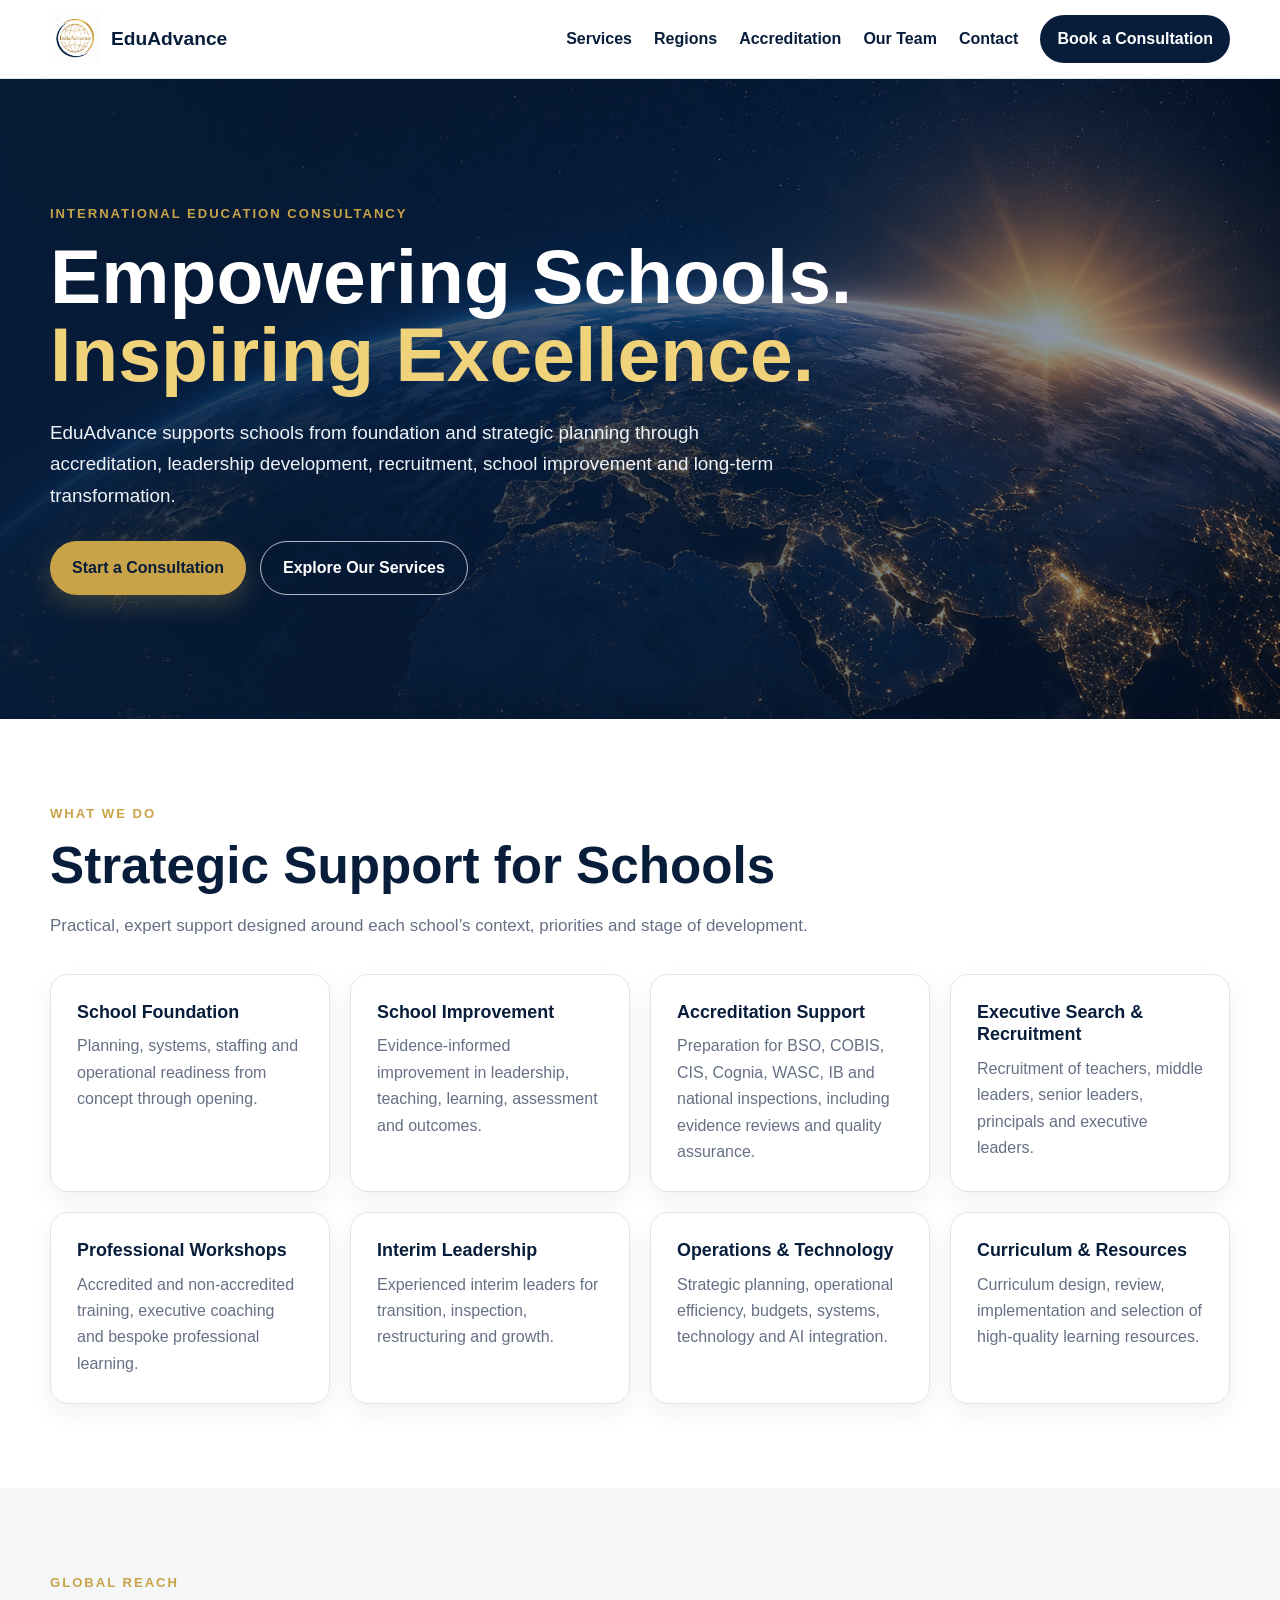
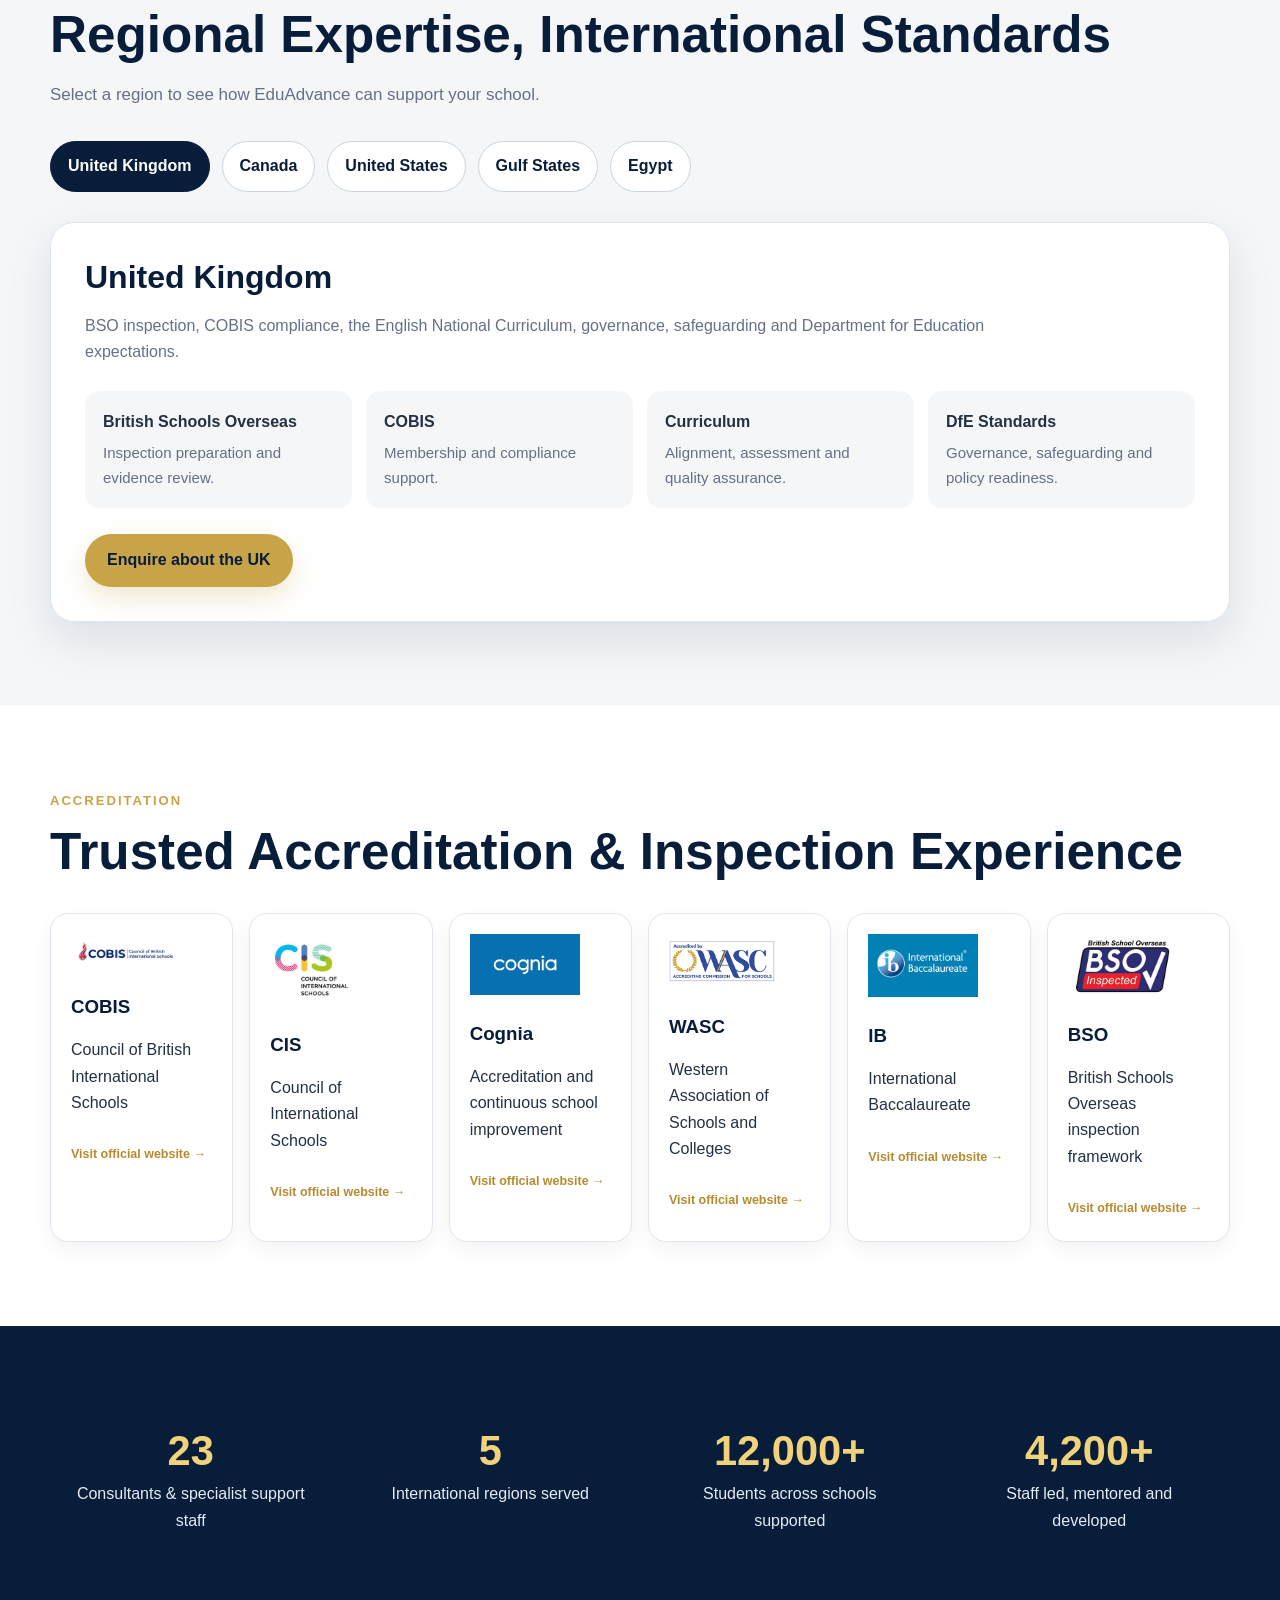
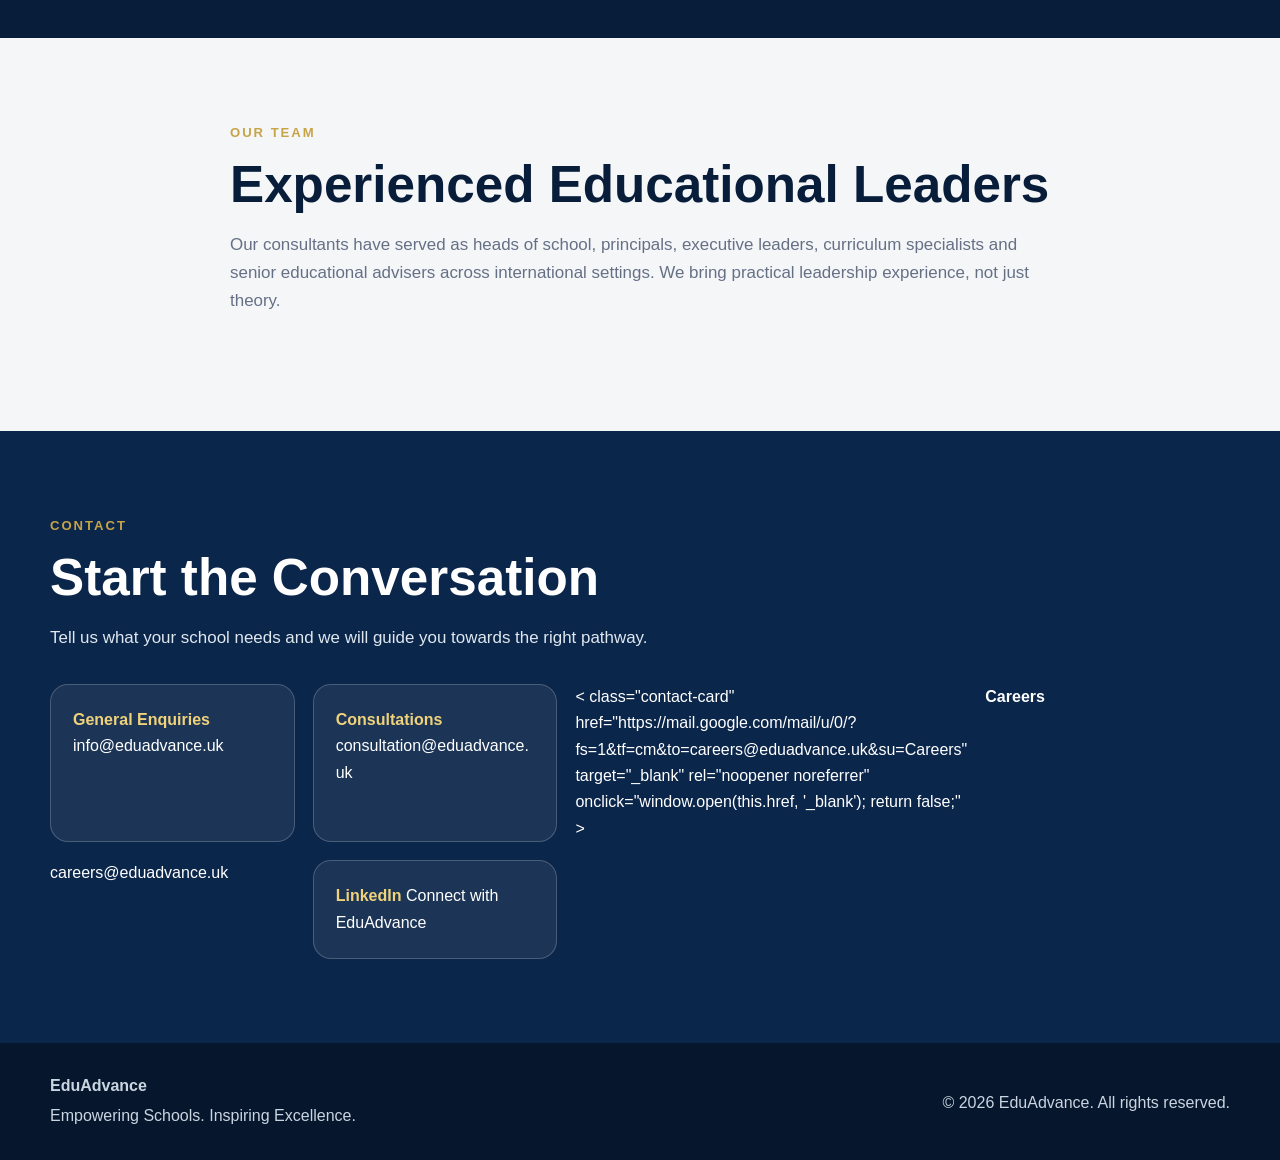
==== commit 0ac19811: "Update index.html" ====
--- a/index.html
+++ b/index.html
@@ -250,43 +250,63 @@
   </section>
 
   <section id="contact" class="section contact-section">
-    <div class="container">
-
-        <p class="eyebrow">Contact</p>
-        <h2>Start the Conversation</h2>
-        <p class="section-intro light-text">
-            Tell us what your school needs and we will guide you towards the right pathway.
-        </p>
-
-        <div class="contact-grid">
-
-            <a class="contact-card" href="mailto:info@eduadvance.uk?subject=General%20Enquiry">
-                <strong>General Enquiries</strong>
-                <span>info@eduadvance.uk</span>
-            </a>
-
-            <a class="contact-card" href="mailto:consultation@eduadvance.uk?subject=Consultation">
-                <strong>Consultations</strong>
-                <span>consultation@eduadvance.uk</span>
-            </a>
-
-            <a class="contact-card" href="mailto:careers@eduadvance.uk?subject=Careers">
-                <strong>Careers</strong>
-                <span>careers@eduadvance.uk</span>
-            </a>
-
-            <a class="contact-card"
-               href="https://www.linkedin.com/in/eduadvance-educational-consultancy-42b245420/"
-               target="_blank"
-               rel="noopener noreferrer">
-                <strong>LinkedIn</strong>
-                <span>Connect with EduAdvance</span>
-            </a>
-
-        </div>
-
-    </div>
+  <div class="container">
+    <p class="eyebrow">Contact</p>
+
+    <h2>Start the Conversation</h2>
+
+    <p class="section-intro light-text">
+      Tell us what your school needs and we will guide you towards the right pathway.
+    </p>
+
+    <div class="contact-grid">
+
+      <a
+        class="contact-card"
+        href="https://mail.google.com/mail/u/0/?fs=1&amp;tf=cm&amp;to=info@eduadvance.uk&amp;su=General%20Enquiry"
+        target="_blank"
+        rel="noopener noreferrer"
+        onclick="window.open(this.href, '_blank'); return false;"
+      >
+        <strong>General Enquiries</strong>
+        <span>info@eduadvance.uk</span>
+      </a>
+
+      <a
+        class="contact-card"
+        href="https://mail.google.com/mail/u/0/?fs=1&amp;tf=cm&amp;to=consultation@eduadvance.uk&amp;su=Consultation"
+        target="_blank"
+        rel="noopener noreferrer"
+        onclick="window.open(this.href, '_blank'); return false;"
+      >
+        <strong>Consultations</strong>
+        <span>consultation@eduadvance.uk</span>
+      </a>
+
+      <
+        class="contact-card"
+        href="https://mail.google.com/mail/u/0/?fs=1&amp;tf=cm&amp;to=careers@eduadvance.uk&amp;su=Careers"
+        target="_blank"
+        rel="noopener noreferrer"
+        onclick="window.open(this.href, '_blank'); return false;"
+      >
+        <strong>Careers</strong>
+        <span>careers@eduadvance.uk</span>
+    
+      <a
+        class="contact-card"
+        href="https://www.linkedin.com/in/eduadvance-educational-consultancy-42b245420/"
+        target="_blank"
+        rel="noopener noreferrer"
+      >
+        <strong>LinkedIn</strong>
+        <span>Connect with EduAdvance</span>
+      </a>
+
+    </div>
+  </div>
 </section>
+ 
 
 </main>
 
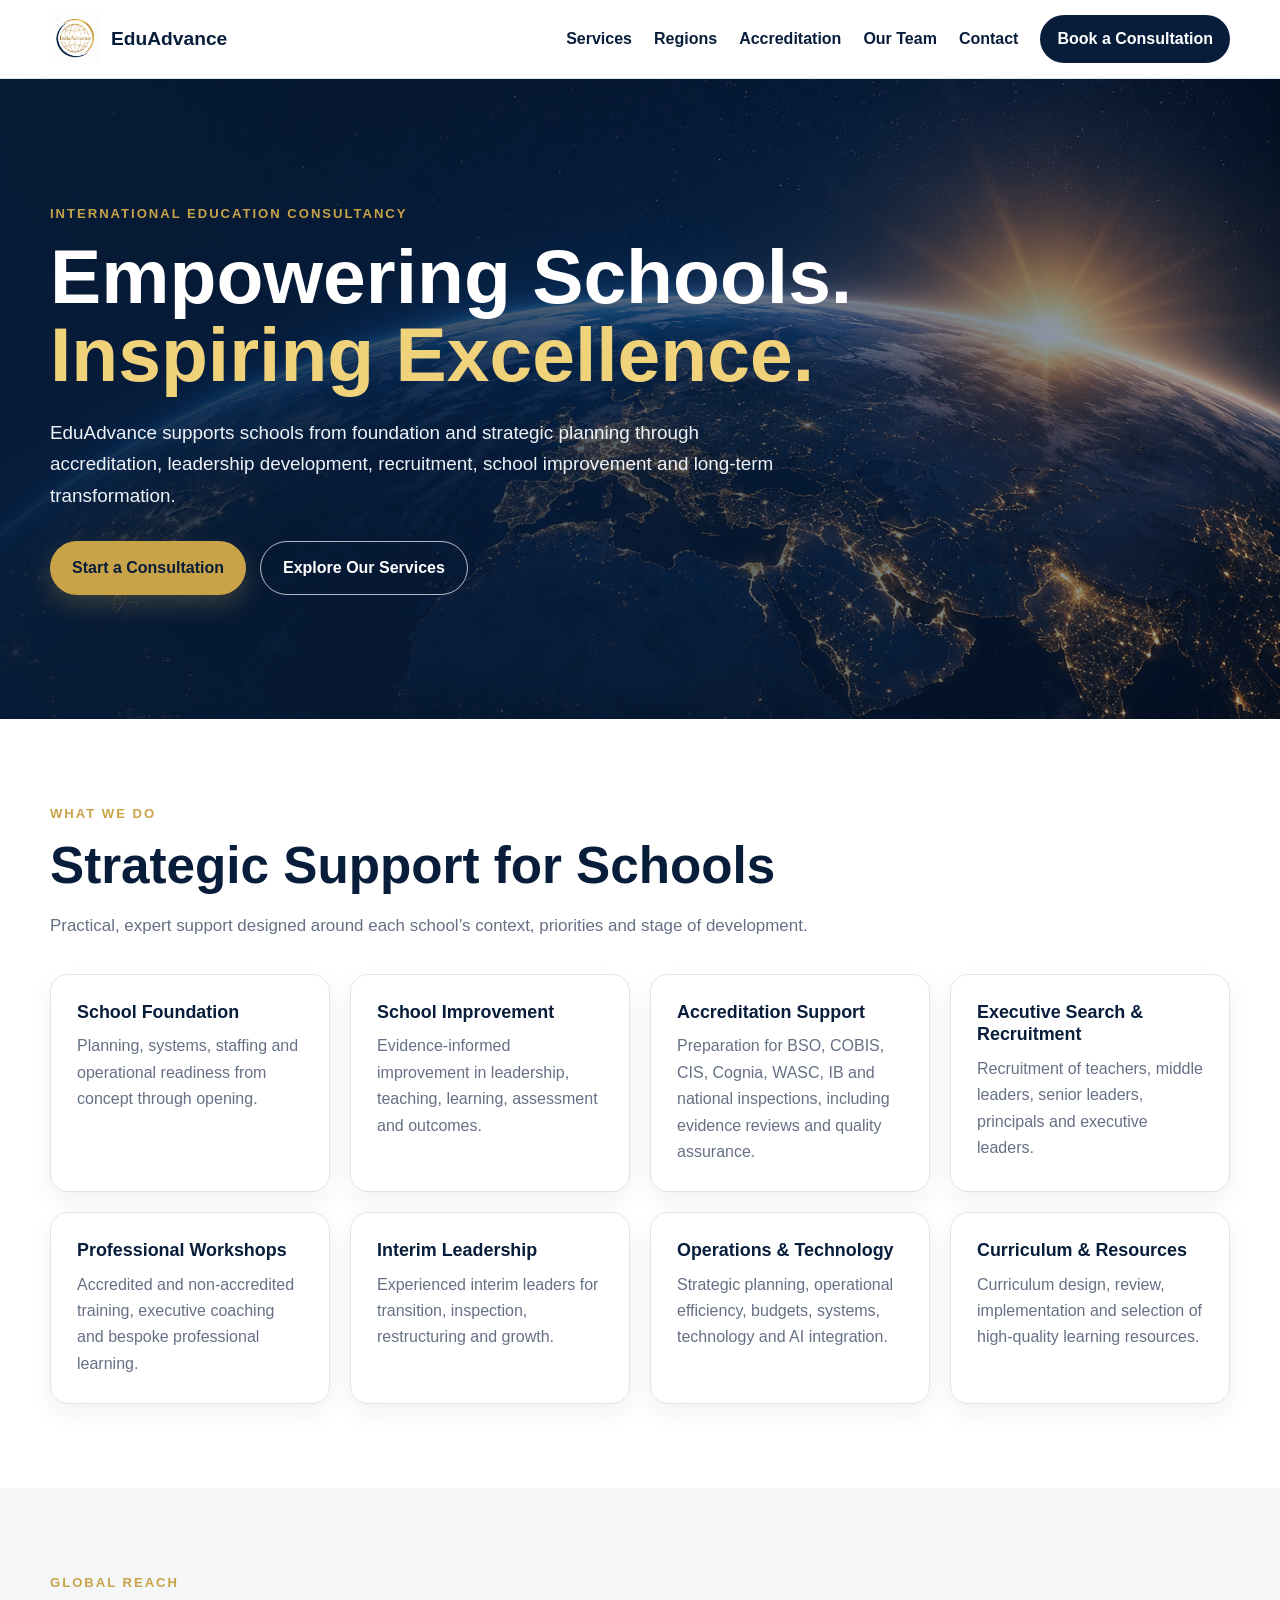
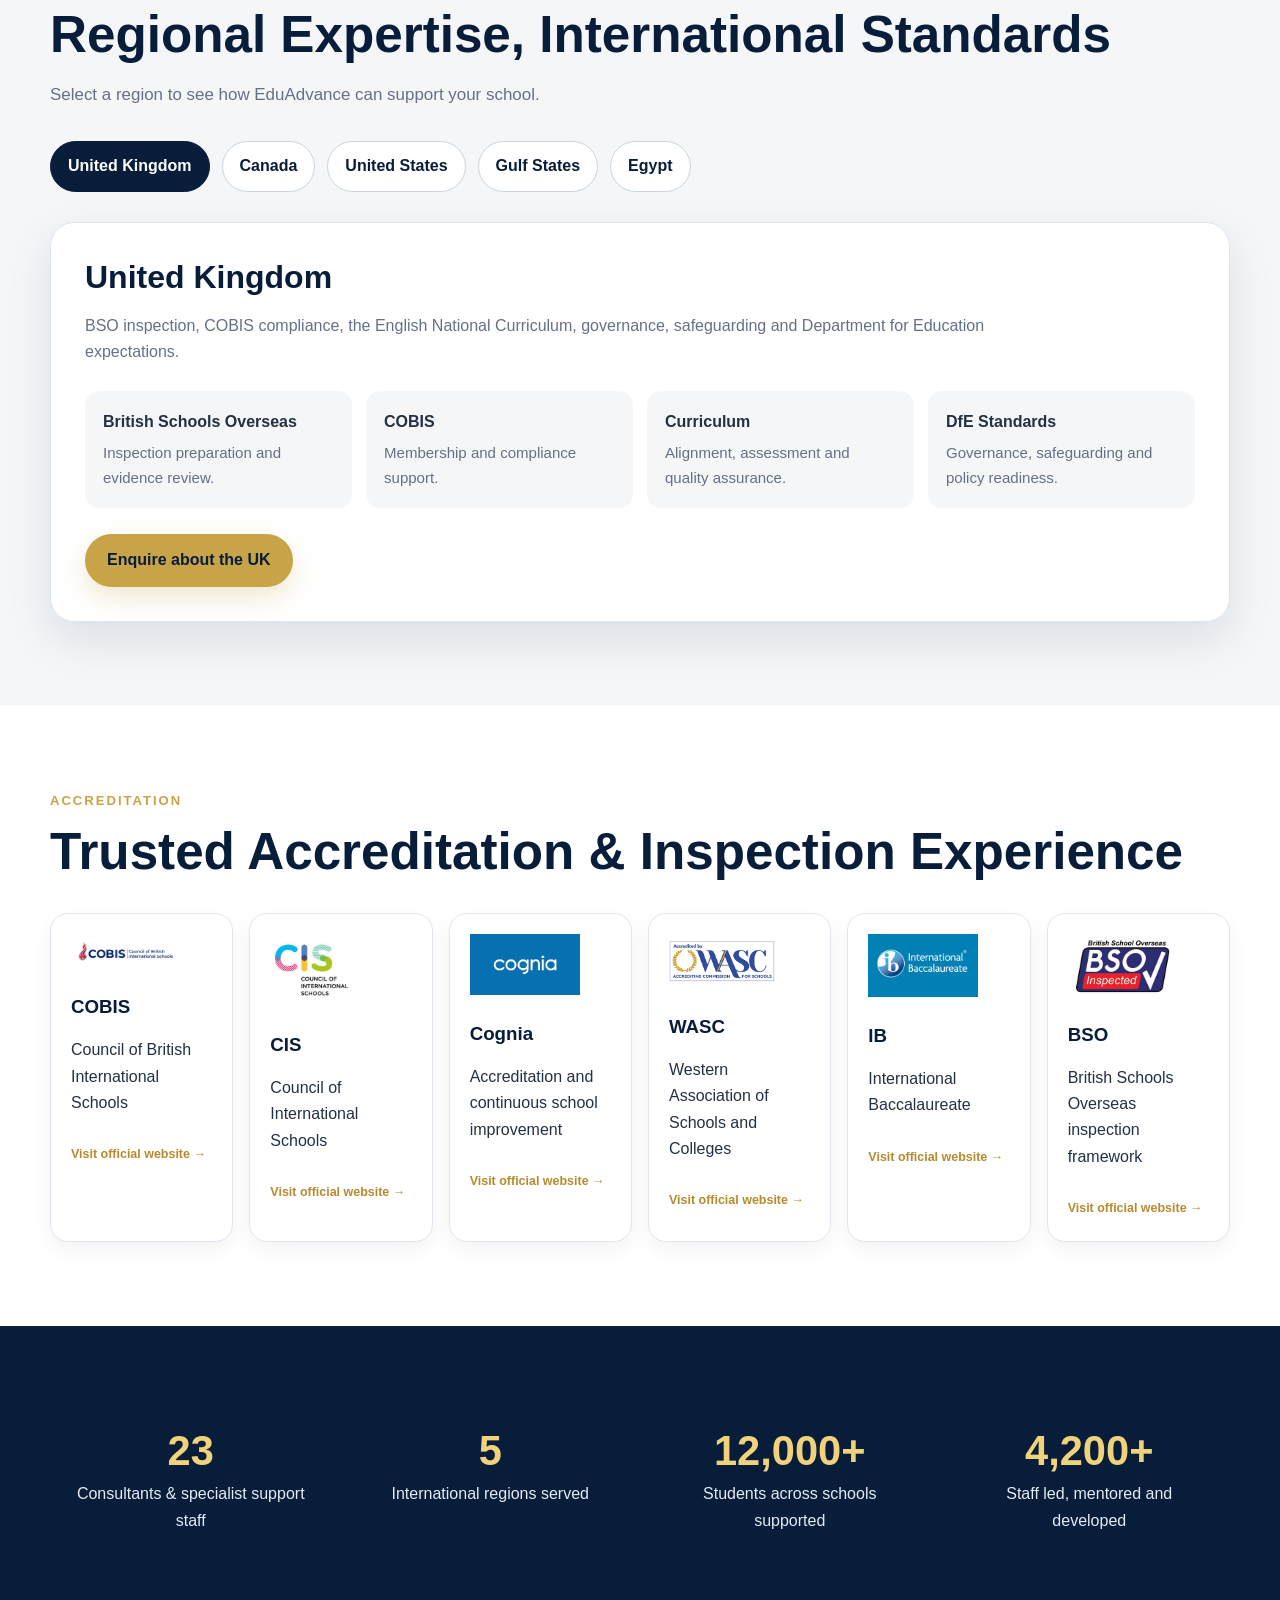
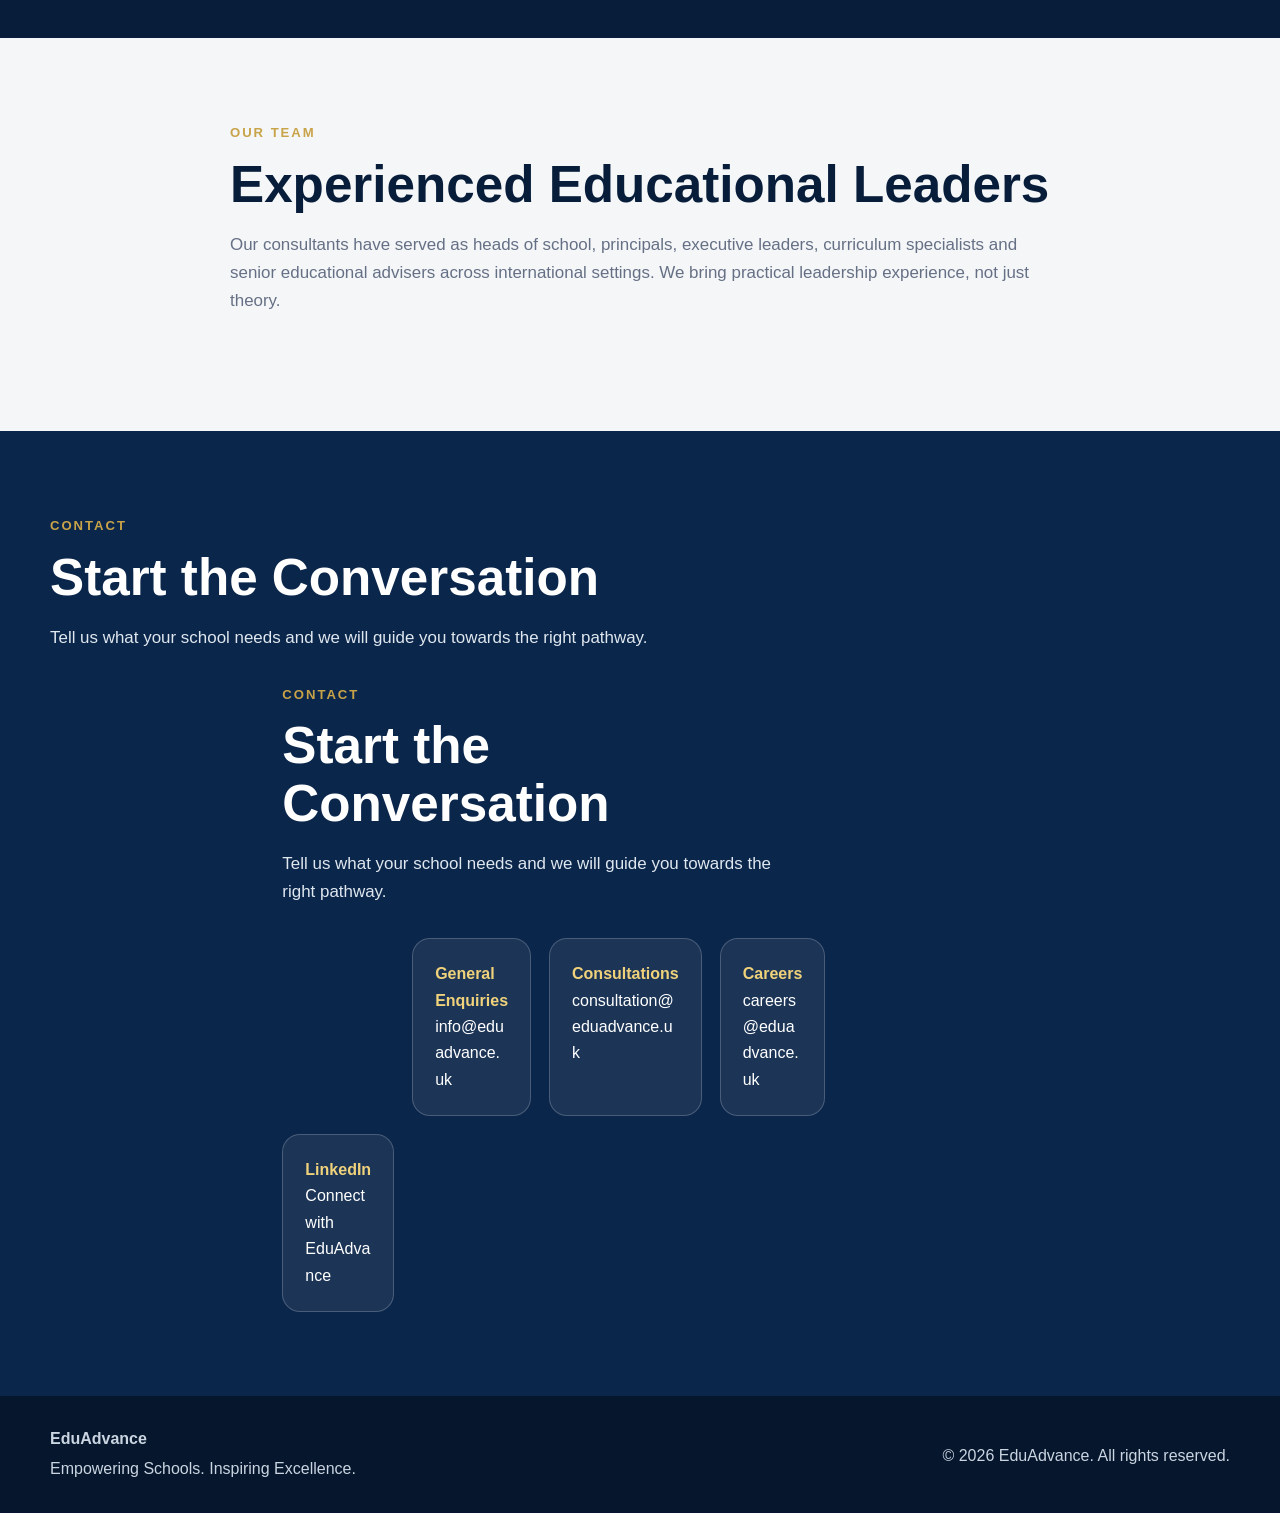
==== commit 6a8706ba: "< class="contact-card"lll" ====
--- a/index.html
+++ b/index.html
@@ -262,11 +262,22 @@
     <div class="contact-grid">
 
       <a
+       <section id="contact" class="section contact-section">
+  <div class="container">
+    <p class="eyebrow">Contact</p>
+
+    <h2>Start the Conversation</h2>
+
+    <p class="section-intro light-text">
+      Tell us what your school needs and we will guide you towards the right pathway.
+    </p>
+
+    <div class="contact-grid">
+      <a
         class="contact-card"
         href="https://mail.google.com/mail/u/0/?fs=1&amp;tf=cm&amp;to=info@eduadvance.uk&amp;su=General%20Enquiry"
         target="_blank"
         rel="noopener noreferrer"
-        onclick="window.open(this.href, '_blank'); return false;"
       >
         <strong>General Enquiries</strong>
         <span>info@eduadvance.uk</span>
@@ -277,22 +288,21 @@
         href="https://mail.google.com/mail/u/0/?fs=1&amp;tf=cm&amp;to=consultation@eduadvance.uk&amp;su=Consultation"
         target="_blank"
         rel="noopener noreferrer"
-        onclick="window.open(this.href, '_blank'); return false;"
       >
         <strong>Consultations</strong>
         <span>consultation@eduadvance.uk</span>
       </a>
 
-      <
+      <a
         class="contact-card"
         href="https://mail.google.com/mail/u/0/?fs=1&amp;tf=cm&amp;to=careers@eduadvance.uk&amp;su=Careers"
         target="_blank"
         rel="noopener noreferrer"
-        onclick="window.open(this.href, '_blank'); return false;"
       >
         <strong>Careers</strong>
         <span>careers@eduadvance.uk</span>
-    
+      </a>
+
       <a
         class="contact-card"
         href="https://www.linkedin.com/in/eduadvance-educational-consultancy-42b245420/"
@@ -302,7 +312,6 @@
         <strong>LinkedIn</strong>
         <span>Connect with EduAdvance</span>
       </a>
-
     </div>
   </div>
 </section>
